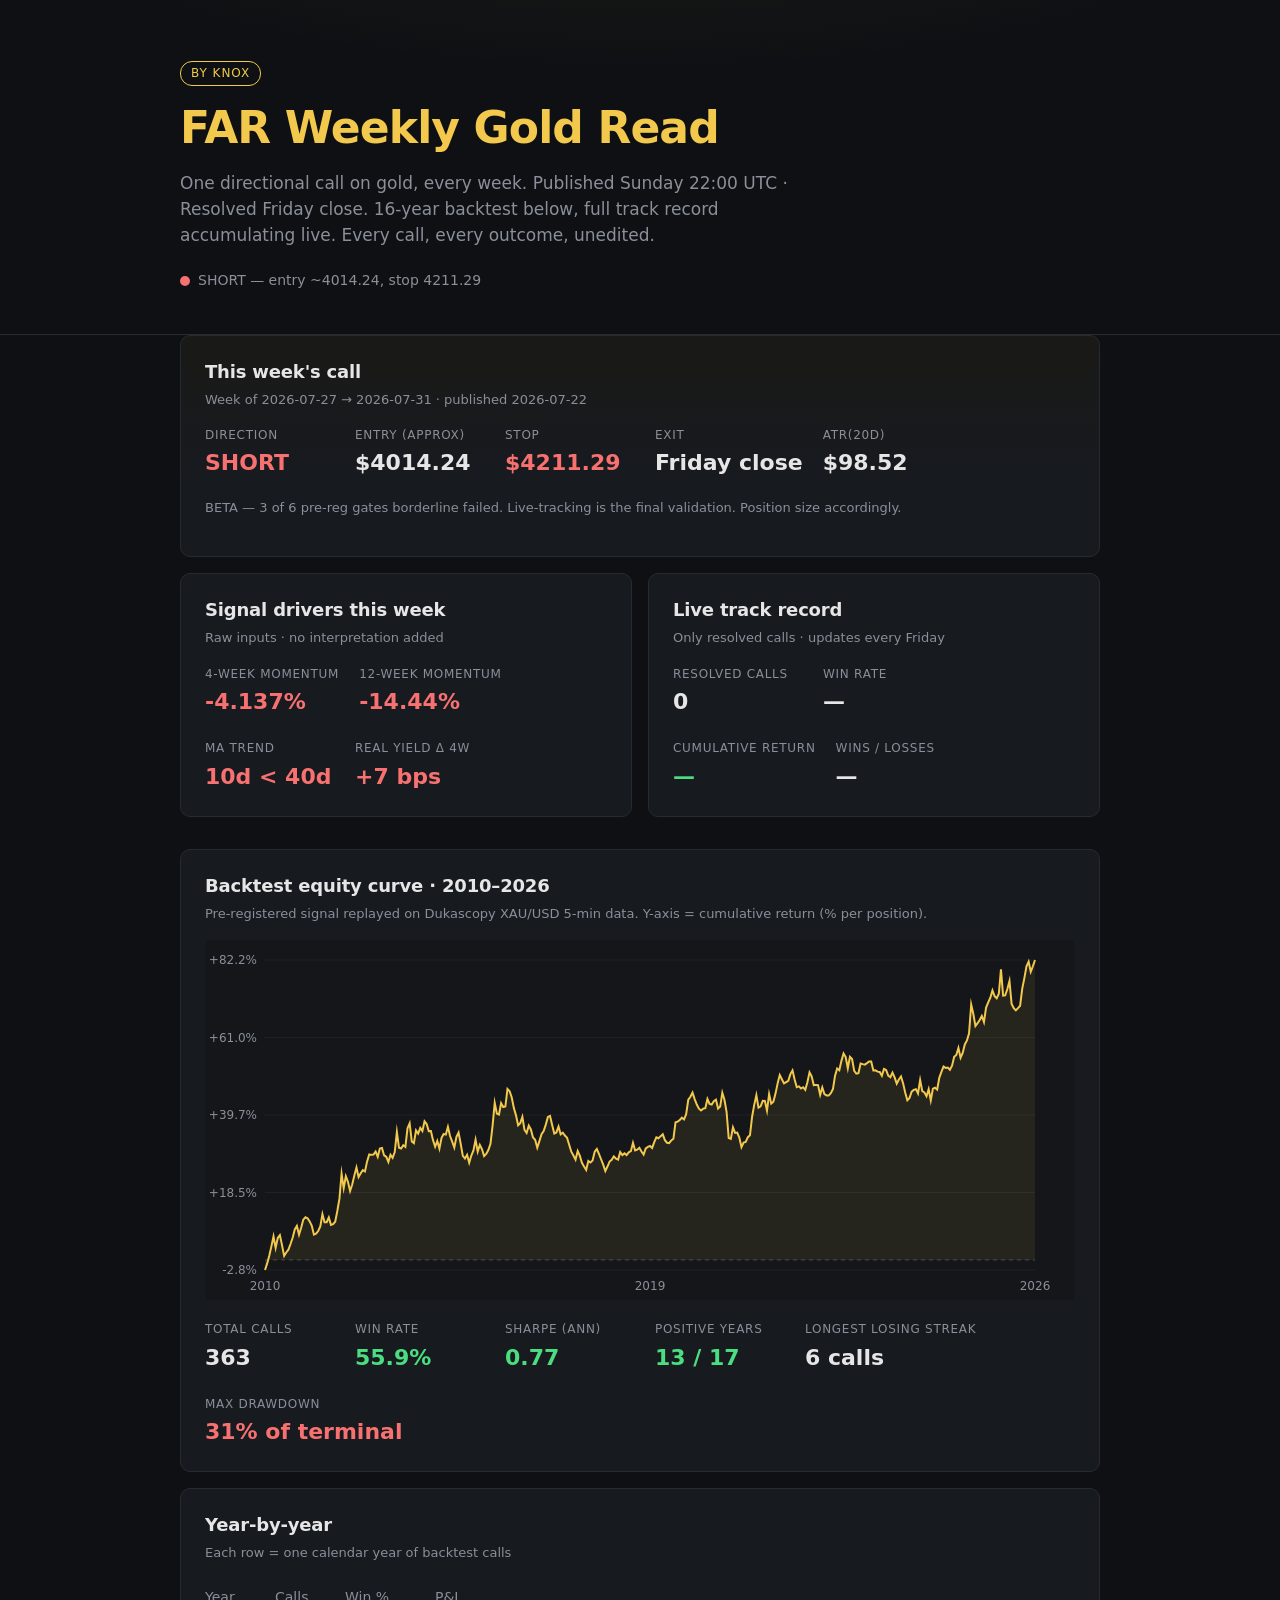
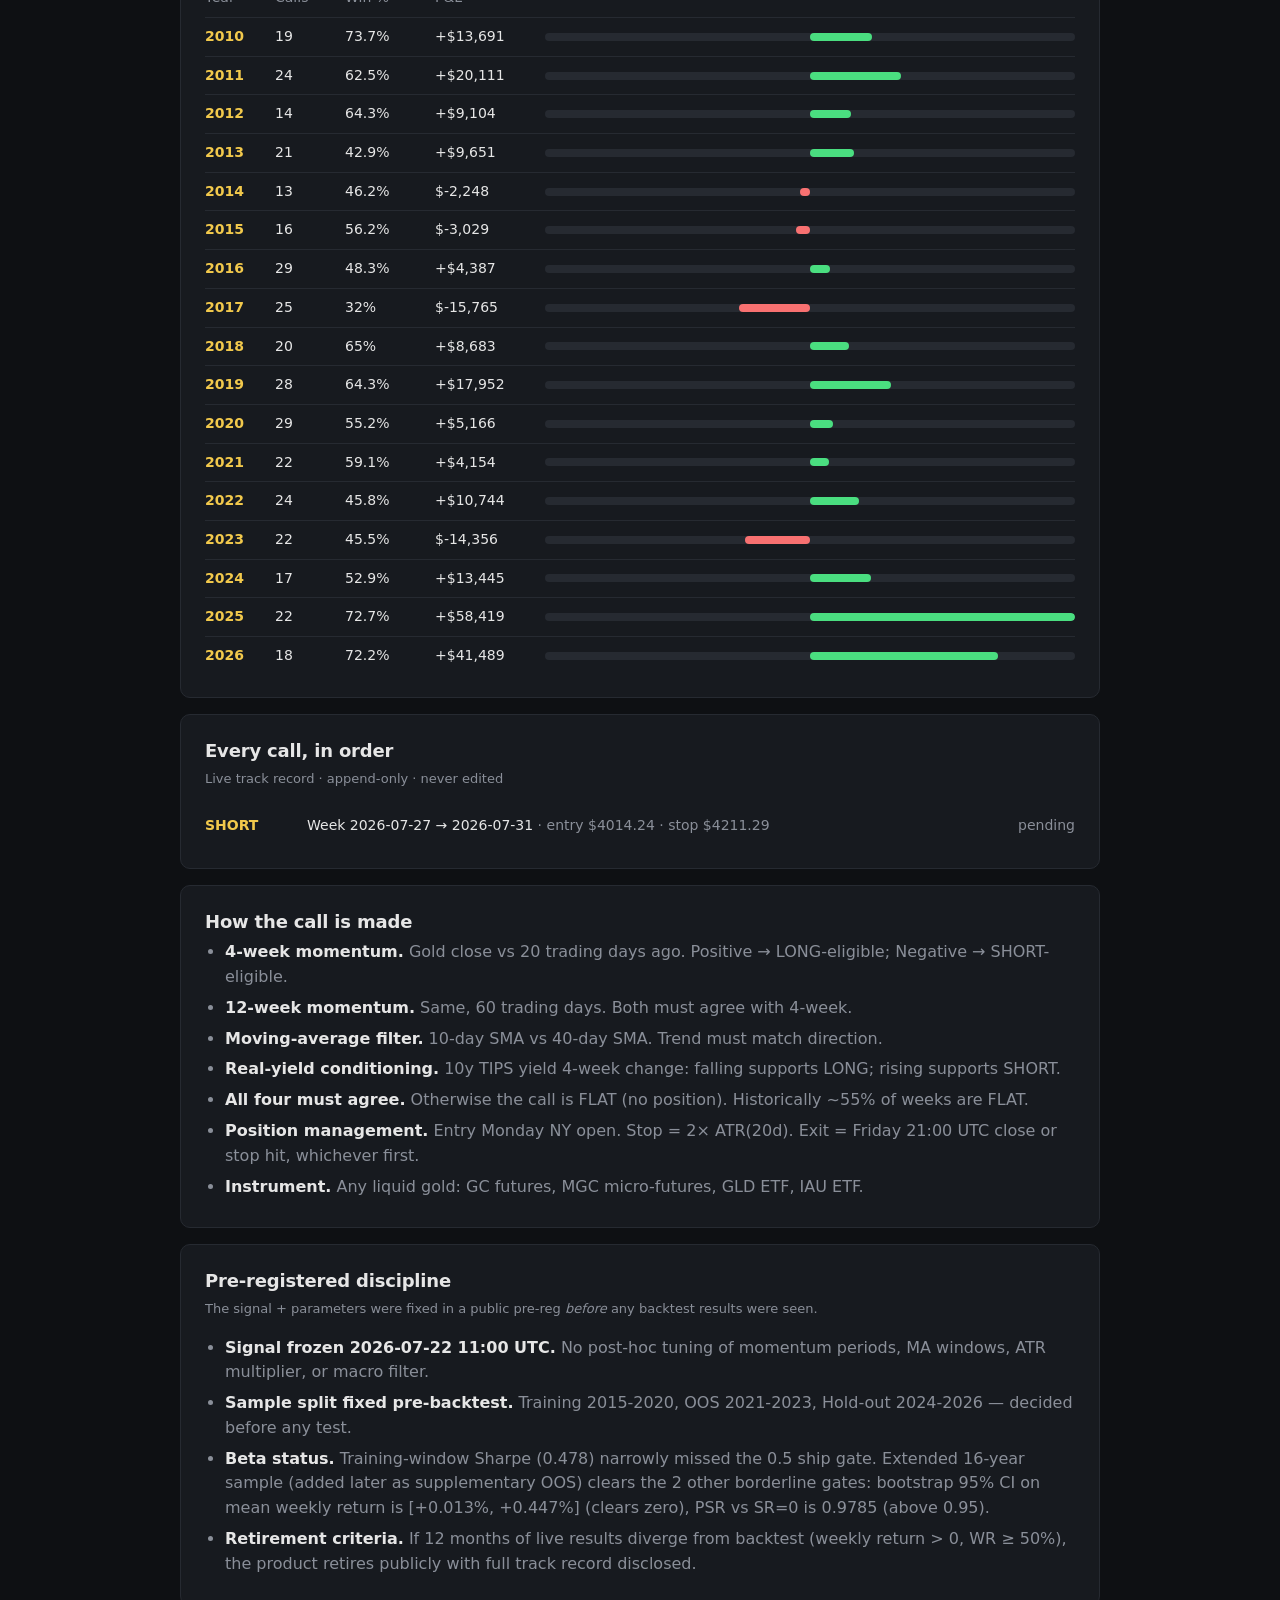
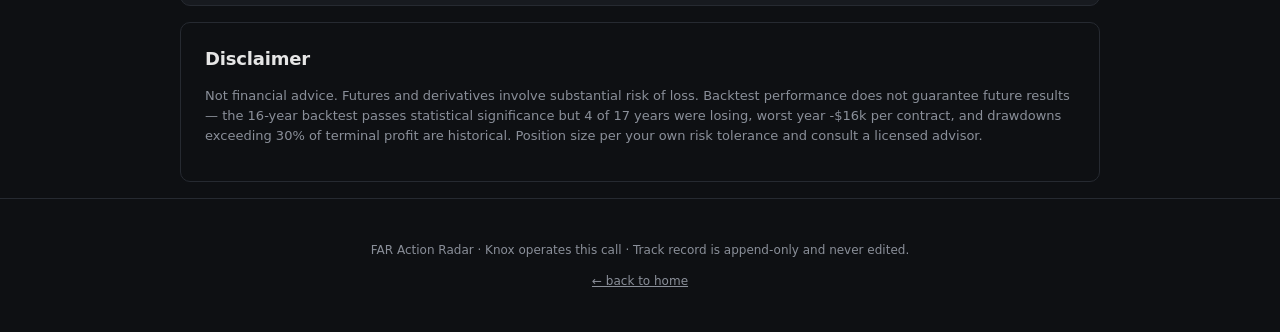
==== site/weekly.html @ 2e0b53d2 "FAR Weekly site: equity curve chart + year-by-year breakdown Polished the Knox page with real visual" ====
<!doctype html>
<html lang="en">
<head>
  <meta charset="utf-8" />
  <meta name="viewport" content="width=device-width, initial-scale=1" />
  <title>FAR Weekly Gold Read — by Knox</title>
  <meta name="description" content="One directional gold call per week. Long, short, or flat. Published Sunday evening, resolved Friday close. Public track record, no cherry-picking." />
  <link rel="stylesheet" href="./style.css" />
</head>
<body>
  <header class="hero">
    <div class="wrap">
      <div class="brand-line">
        <span class="brand-tag">by Knox</span>
      </div>
      <h1>FAR Weekly Gold Read</h1>
      <p class="tagline">One directional call on gold, every week. Published Sunday 22:00 UTC · Resolved Friday close.
        16-year backtest below, full track record accumulating live. Every call, every outcome, unedited.</p>
      <div class="status">
        <span id="signal-dot" class="dot dot-unknown"></span>
        <span id="signal-status">loading current call…</span>
      </div>
    </div>
  </header>

  <main class="wrap">

    <!-- Current call -->
    <section class="card call-card">
      <h2>This week's call</h2>
      <p class="hint" id="call-week-hint">loading…</p>
      <div id="current-call">
        <span class="muted">loading current signal…</span>
      </div>
    </section>

    <!-- Signal drivers + Live track record -->
    <section class="grid">
      <article class="card">
        <h2>Signal drivers this week</h2>
        <p class="hint">Raw inputs · no interpretation added</p>
        <div id="signal-drivers" class="metrics"><span class="muted">loading…</span></div>
      </article>

      <article class="card">
        <h2>Live track record</h2>
        <p class="hint">Only resolved calls · updates every Friday</p>
        <div id="track-summary" class="metrics"><span class="muted">loading…</span></div>
      </article>
    </section>

    <!-- Equity curve chart -->
    <section class="card">
      <h2>Backtest equity curve · 2010–2026</h2>
      <p class="hint">Pre-registered signal replayed on Dukascopy XAU/USD 5-min data. Y-axis = cumulative return (% per position).</p>
      <div class="chart-wrap">
        <canvas id="equity-chart" width="900" height="360"></canvas>
      </div>
      <div class="metrics" style="margin-top: 20px;">
        <div class="metric">
          <div class="metric-label">Total calls</div>
          <div class="metric-value">363</div>
        </div>
        <div class="metric">
          <div class="metric-label">Win rate</div>
          <div class="metric-value up">55.9%</div>
        </div>
        <div class="metric">
          <div class="metric-label">Sharpe (ann)</div>
          <div class="metric-value up">0.77</div>
        </div>
        <div class="metric">
          <div class="metric-label">Positive years</div>
          <div class="metric-value up">13 / 17</div>
        </div>
        <div class="metric">
          <div class="metric-label">Longest losing streak</div>
          <div class="metric-value">6 calls</div>
        </div>
        <div class="metric">
          <div class="metric-label">Max drawdown</div>
          <div class="metric-value down">31% of terminal</div>
        </div>
      </div>
    </section>

    <!-- Year-by-year table -->
    <section class="card">
      <h2>Year-by-year</h2>
      <p class="hint">Each row = one calendar year of backtest calls</p>
      <div id="year-table"><span class="muted">loading…</span></div>
    </section>

    <!-- Call history -->
    <section class="card">
      <h2>Every call, in order</h2>
      <p class="hint">Live track record · append-only · never edited</p>
      <div id="call-history"><span class="muted">loading…</span></div>
    </section>

    <!-- Methodology -->
    <section class="card">
      <h2>How the call is made</h2>
      <ul class="how">
        <li><strong>4-week momentum.</strong> Gold close vs 20 trading days ago. Positive → LONG-eligible; Negative → SHORT-eligible.</li>
        <li><strong>12-week momentum.</strong> Same, 60 trading days. Both must agree with 4-week.</li>
        <li><strong>Moving-average filter.</strong> 10-day SMA vs 40-day SMA. Trend must match direction.</li>
        <li><strong>Real-yield conditioning.</strong> 10y TIPS yield 4-week change: falling supports LONG; rising supports SHORT.</li>
        <li><strong>All four must agree.</strong> Otherwise the call is FLAT (no position). Historically ~55% of weeks are FLAT.</li>
        <li><strong>Position management.</strong> Entry Monday NY open. Stop = 2× ATR(20d). Exit = Friday 21:00 UTC close or stop hit, whichever first.</li>
        <li><strong>Instrument.</strong> Any liquid gold: GC futures, MGC micro-futures, GLD ETF, IAU ETF.</li>
      </ul>
    </section>

    <!-- Pre-reg disclosure -->
    <section class="card">
      <h2>Pre-registered discipline</h2>
      <p class="hint">The signal + parameters were fixed in a public pre-reg <em>before</em> any backtest results were seen.</p>
      <ul class="how">
        <li><strong>Signal frozen 2026-07-22 11:00 UTC.</strong> No post-hoc tuning of momentum periods, MA windows, ATR multiplier, or macro filter.</li>
        <li><strong>Sample split fixed pre-backtest.</strong> Training 2015-2020, OOS 2021-2023, Hold-out 2024-2026 — decided before any test.</li>
        <li><strong>Beta status.</strong> Training-window Sharpe (0.478) narrowly missed the 0.5 ship gate. Extended 16-year sample (added later as supplementary OOS) clears the 2 other borderline gates: bootstrap 95% CI on mean weekly return is [+0.013%, +0.447%] (clears zero), PSR vs SR=0 is 0.9785 (above 0.95).</li>
        <li><strong>Retirement criteria.</strong> If 12 months of live results diverge from backtest (weekly return &gt; 0, WR ≥ 50%), the product retires publicly with full track record disclosed.</li>
      </ul>
    </section>

    <!-- Disclaimer -->
    <section class="card muted-card">
      <h2>Disclaimer</h2>
      <p class="muted">Not financial advice. Futures and derivatives involve substantial risk of loss.
        Backtest performance does not guarantee future results — the 16-year backtest passes statistical significance
        but 4 of 17 years were losing, worst year -$16k per contract, and drawdowns exceeding 30% of terminal profit
        are historical. Position size per your own risk tolerance and consult a licensed advisor.</p>
    </section>
  </main>

  <footer>
    <p class="muted">FAR Action Radar · Knox operates this call · Track record is append-only and never edited.</p>
    <p class="muted"><a href="./index.html" style="color:var(--muted);">← back to home</a></p>
  </footer>

  <script src="./weekly.js"></script>
</body>
</html>
---- site/style.css ----
:root {
  --bg: #0e1013;
  --bg-card: #171a1f;
  --border: #262a31;
  --fg: #e6e6e6;
  --muted: #8a8f99;
  --accent: #f2c94c;
  --up: #4ade80;
  --down: #f87171;
  --unknown: #6b7280;
  --radius: 10px;
  --wrap: 960px;
  font-family: -apple-system, BlinkMacSystemFont, "Segoe UI", system-ui, sans-serif;
}

* { box-sizing: border-box; }
body { margin: 0; background: var(--bg); color: var(--fg); line-height: 1.55; }
.wrap { max-width: var(--wrap); margin: 0 auto; padding: 0 20px; }

.hero {
  padding: 60px 0 40px;
  border-bottom: 1px solid var(--border);
  background: radial-gradient(1200px 400px at 50% -50%, rgba(242,201,76,0.08), transparent 60%);
}
.hero h1 {
  margin: 0 0 8px;
  font-size: 44px;
  letter-spacing: -0.02em;
  color: var(--accent);
}
.tagline { margin: 0 0 20px; color: var(--muted); font-size: 17px; max-width: 620px; }

.status { display: inline-flex; align-items: center; gap: 8px; font-size: 14px; color: var(--muted); }
.dot { display: inline-block; width: 10px; height: 10px; border-radius: 50%; background: var(--unknown); }
.dot-up { background: var(--up); box-shadow: 0 0 8px var(--up); }
.dot-down { background: var(--down); }
.dot-unknown { background: var(--unknown); }

main { padding: 40px 0 80px; }
.grid { display: grid; grid-template-columns: 1fr 1fr; gap: 16px; margin-bottom: 16px; }
@media (max-width: 680px) { .grid { grid-template-columns: 1fr; } }

.card {
  background: var(--bg-card);
  border: 1px solid var(--border);
  border-radius: var(--radius);
  padding: 22px 24px;
  margin-bottom: 16px;
}
.card h2 { margin: 0 0 4px; font-size: 18px; letter-spacing: -0.01em; }
.hint { margin: 0 0 16px; color: var(--muted); font-size: 13px; }

.metrics { display: flex; flex-wrap: wrap; gap: 20px; }
.metric { min-width: 130px; }
.metric-label { color: var(--muted); font-size: 12px; text-transform: uppercase; letter-spacing: 0.06em; }
.metric-value { font-size: 22px; font-weight: 600; margin-top: 2px; }
.metric-value.up { color: var(--up); }
.metric-value.down { color: var(--down); }

.muted { color: var(--muted); }
.muted-card { background: transparent; border-color: var(--border); }
.muted-card p { font-size: 13px; }

.how { padding-left: 20px; margin: 4px 0 0; }
.how li { margin-bottom: 6px; color: var(--muted); }
.how strong { color: var(--fg); }

.alert-row {
  display: grid;
  grid-template-columns: 90px 1fr auto;
  gap: 12px;
  padding: 10px 0;
  border-top: 1px solid var(--border);
  font-size: 14px;
}
.alert-row:first-child { border-top: none; }
.alert-session { font-weight: 600; color: var(--accent); }
.alert-ts { color: var(--muted); font-variant-numeric: tabular-nums; }

footer {
  padding: 30px 20px;
  border-top: 1px solid var(--border);
  text-align: center;
  font-size: 12px;
}

/* Knox / Weekly page additions */
.brand-line { margin-bottom: 8px; }
.brand-tag {
  display: inline-block;
  padding: 2px 10px;
  border: 1px solid var(--accent);
  border-radius: 12px;
  color: var(--accent);
  font-size: 12px;
  letter-spacing: 0.08em;
  text-transform: uppercase;
}
.call-card {
  background: linear-gradient(180deg, rgba(242,201,76,0.05) 0%, var(--bg-card) 60%);
}

.chart-wrap {
  width: 100%;
  overflow-x: auto;
}
canvas#equity-chart {
  width: 100%;
  max-width: 100%;
  height: auto;
  display: block;
  background: rgba(0,0,0,0.15);
  border-radius: 6px;
}

.year-row {
  display: grid;
  grid-template-columns: 60px 60px 80px 100px 1fr;
  gap: 10px;
  padding: 8px 0;
  border-top: 1px solid var(--border);
  font-size: 14px;
  align-items: center;
}
.year-row:first-child { border-top: none; }
.year-year { font-weight: 600; color: var(--accent); }
.year-bar {
  height: 8px;
  border-radius: 4px;
  background: var(--border);
  overflow: hidden;
  position: relative;
}
.year-bar-fill {
  position: absolute;
  top: 0; bottom: 0;
  border-radius: 4px;
}
.year-bar-fill.up { background: var(--up); }
.year-bar-fill.down { background: var(--down); }
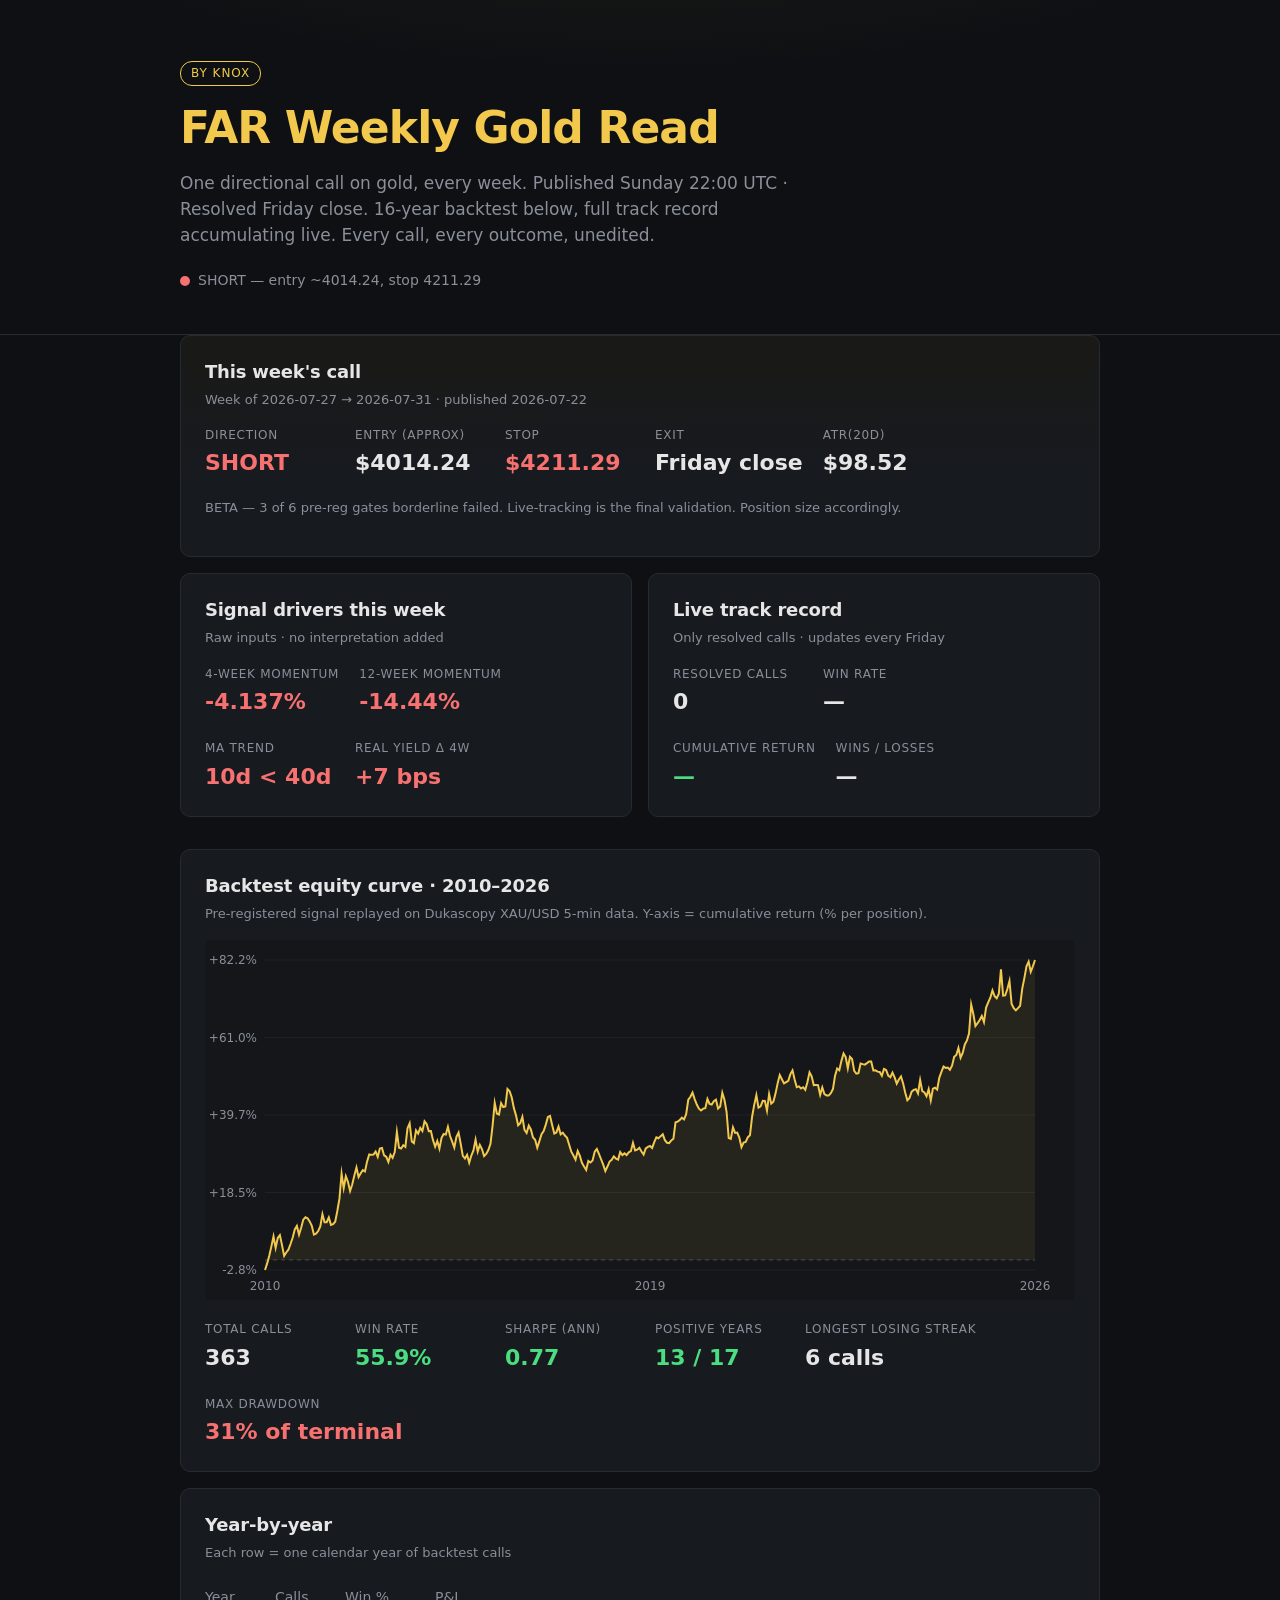
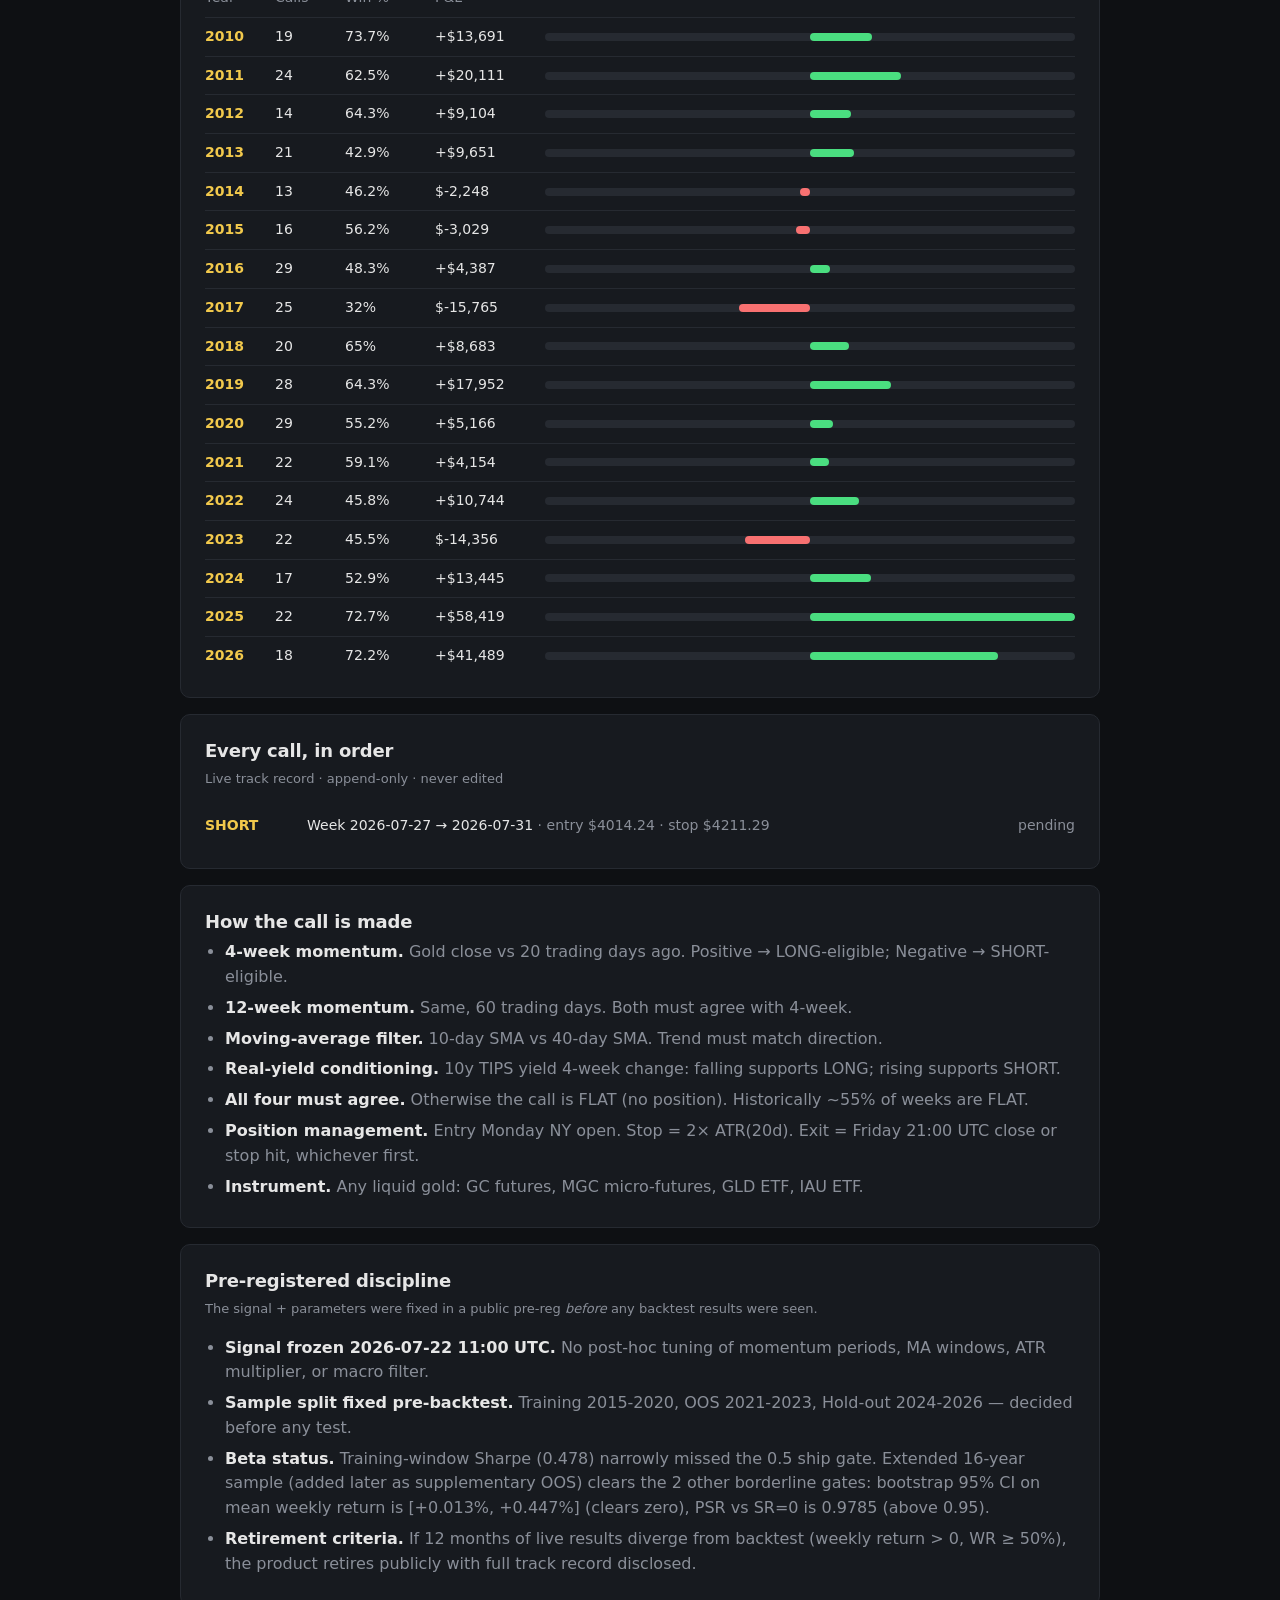
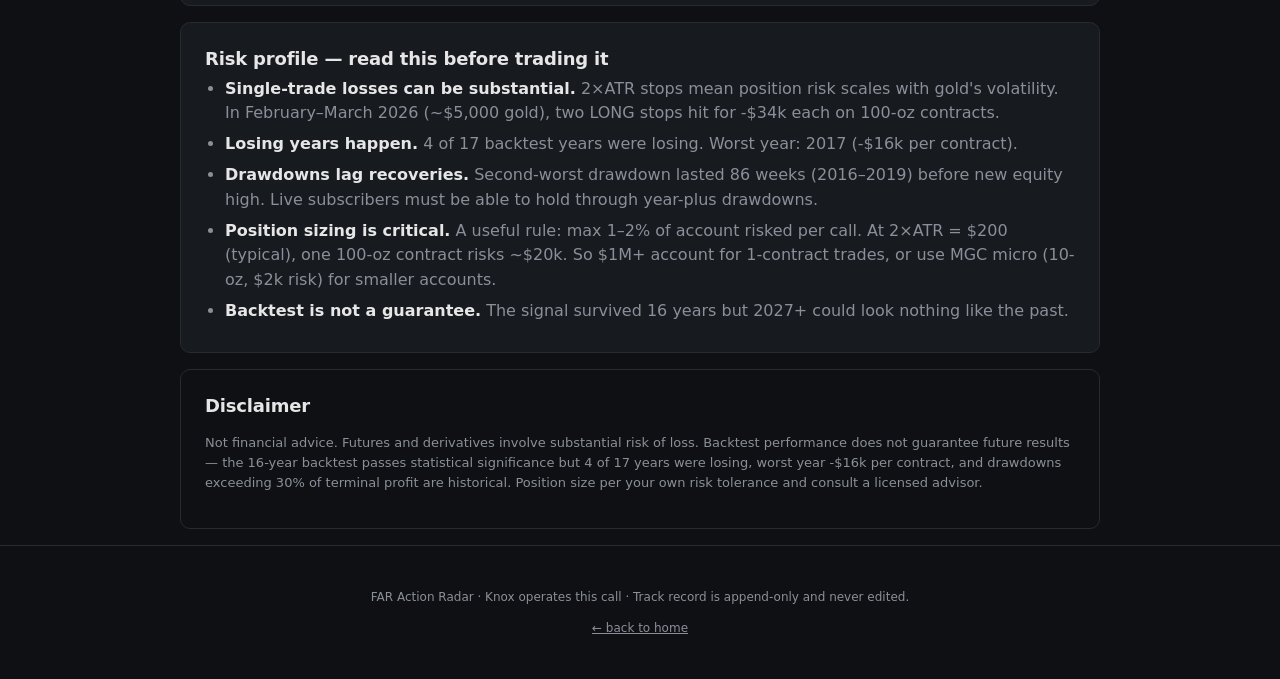
==== commit f1e3d82a: "Site cleanup + risk profile + formal Path Z retirement Landing page (index.html):   - Rewrote to fea" ====
--- a/site/weekly.html
+++ b/site/weekly.html
@@ -124,6 +124,18 @@
       </ul>
     </section>
 
+    <!-- Risk profile -->
+    <section class="card">
+      <h2>Risk profile — read this before trading it</h2>
+      <ul class="how">
+        <li><strong>Single-trade losses can be substantial.</strong> 2×ATR stops mean position risk scales with gold's volatility. In February–March 2026 (~$5,000 gold), two LONG stops hit for -$34k each on 100-oz contracts.</li>
+        <li><strong>Losing years happen.</strong> 4 of 17 backtest years were losing. Worst year: 2017 (-$16k per contract).</li>
+        <li><strong>Drawdowns lag recoveries.</strong> Second-worst drawdown lasted 86 weeks (2016–2019) before new equity high. Live subscribers must be able to hold through year-plus drawdowns.</li>
+        <li><strong>Position sizing is critical.</strong> A useful rule: max 1–2% of account risked per call. At 2×ATR = $200 (typical), one 100-oz contract risks ~$20k. So $1M+ account for 1-contract trades, or use MGC micro (10-oz, $2k risk) for smaller accounts.</li>
+        <li><strong>Backtest is not a guarantee.</strong> The signal survived 16 years but 2027+ could look nothing like the past.</li>
+      </ul>
+    </section>
+
     <!-- Disclaimer -->
     <section class="card muted-card">
       <h2>Disclaimer</h2>
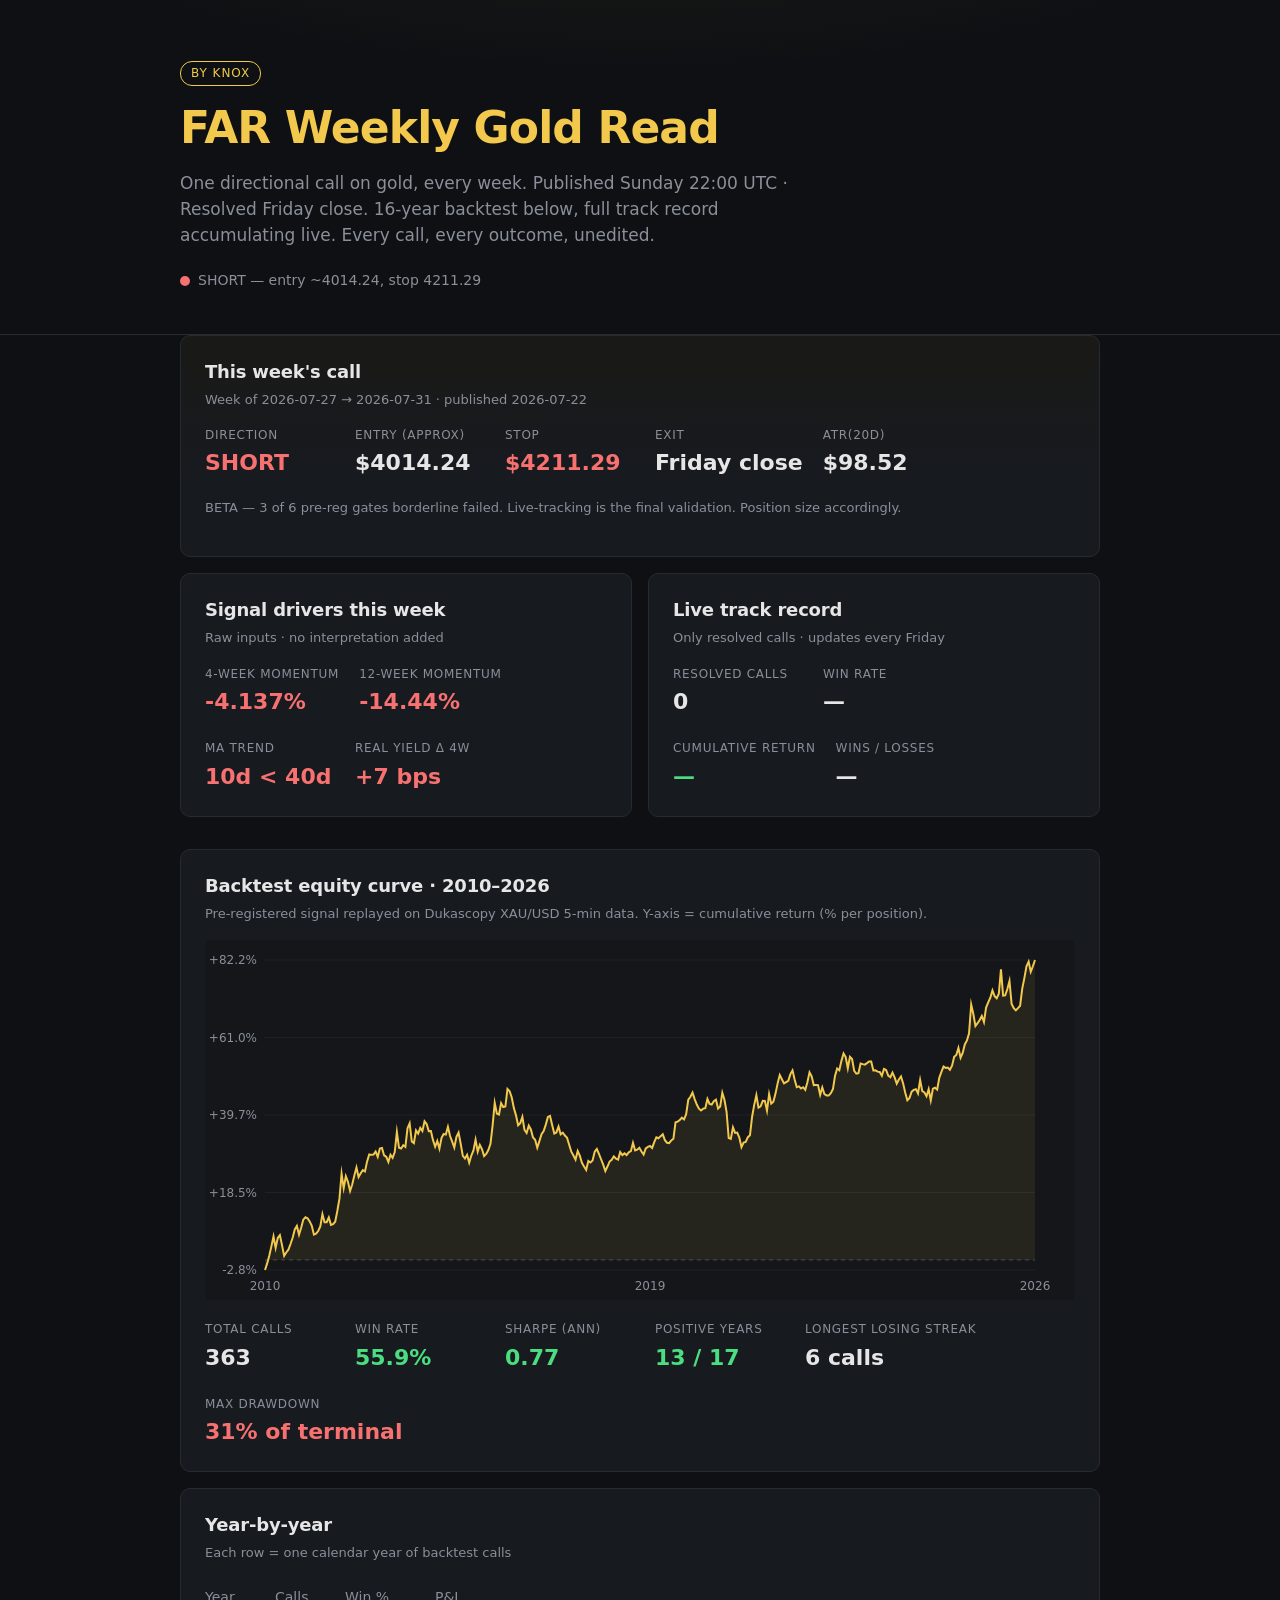
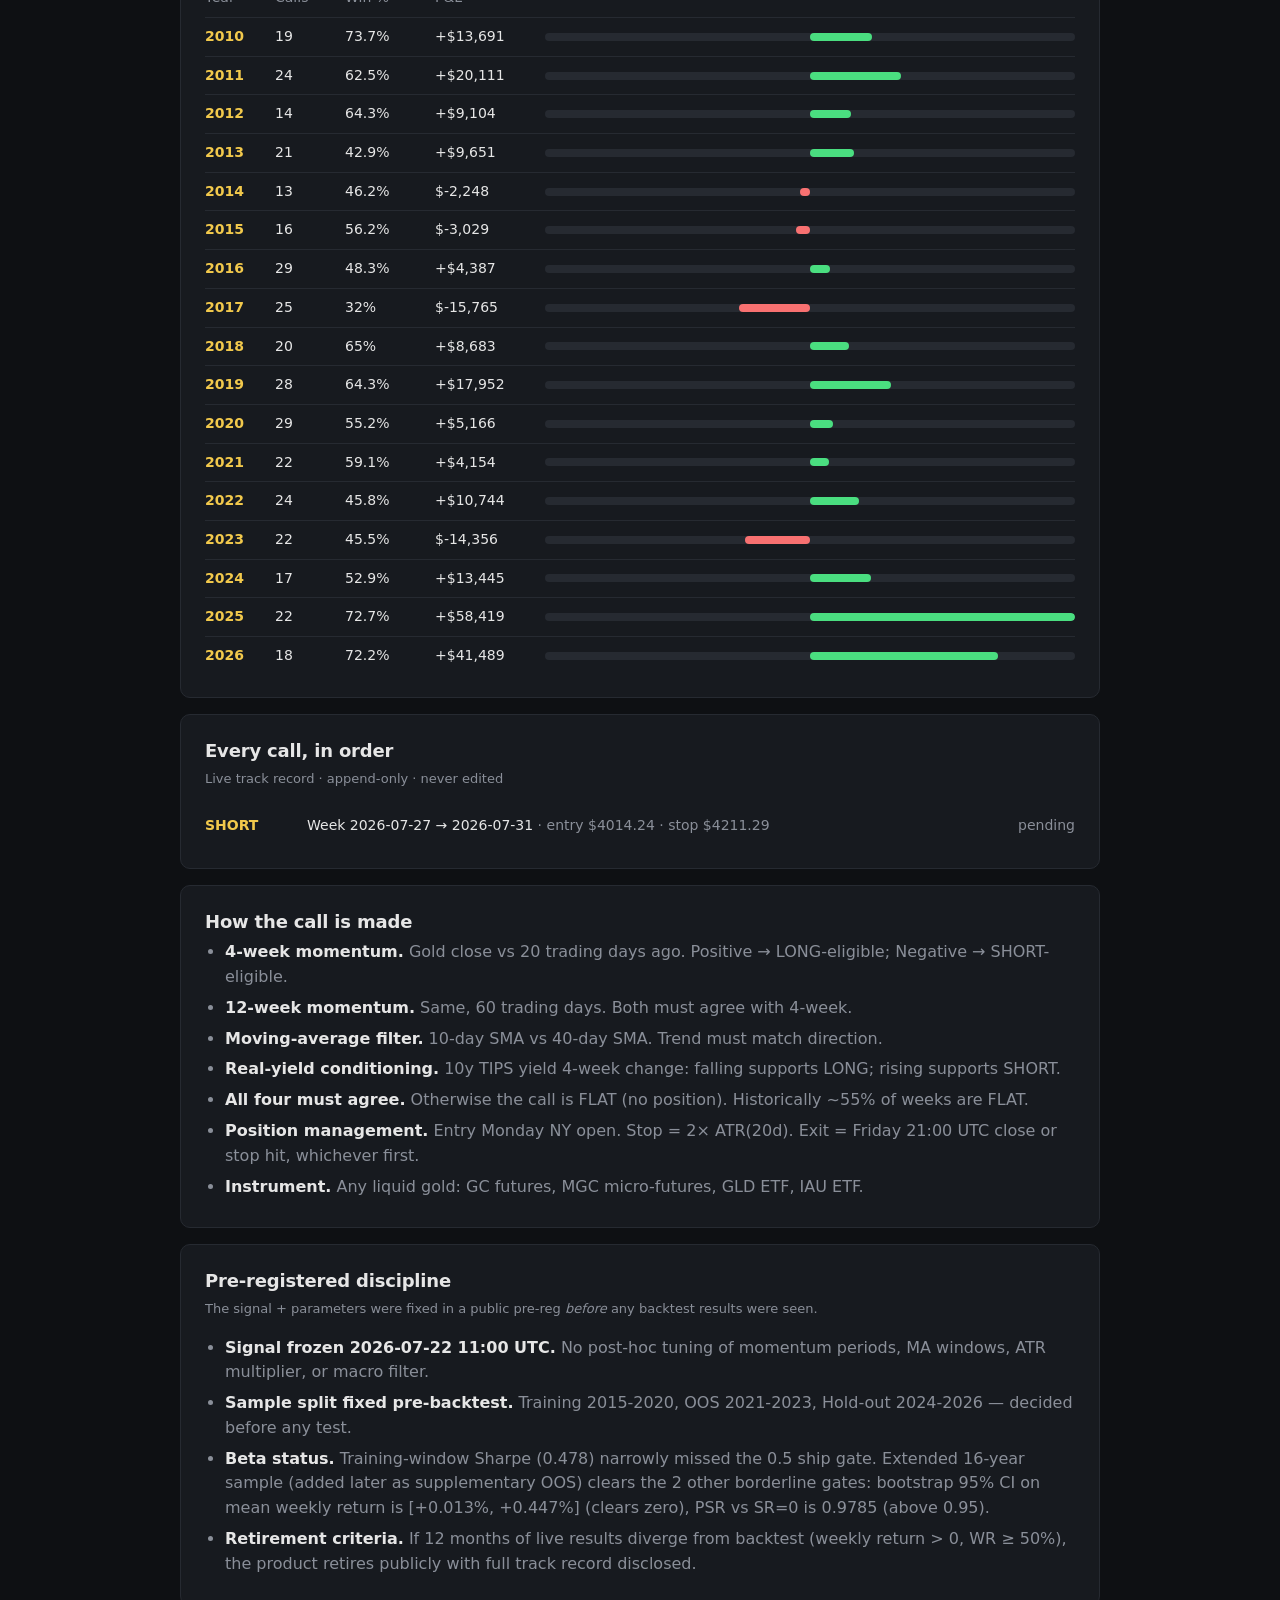
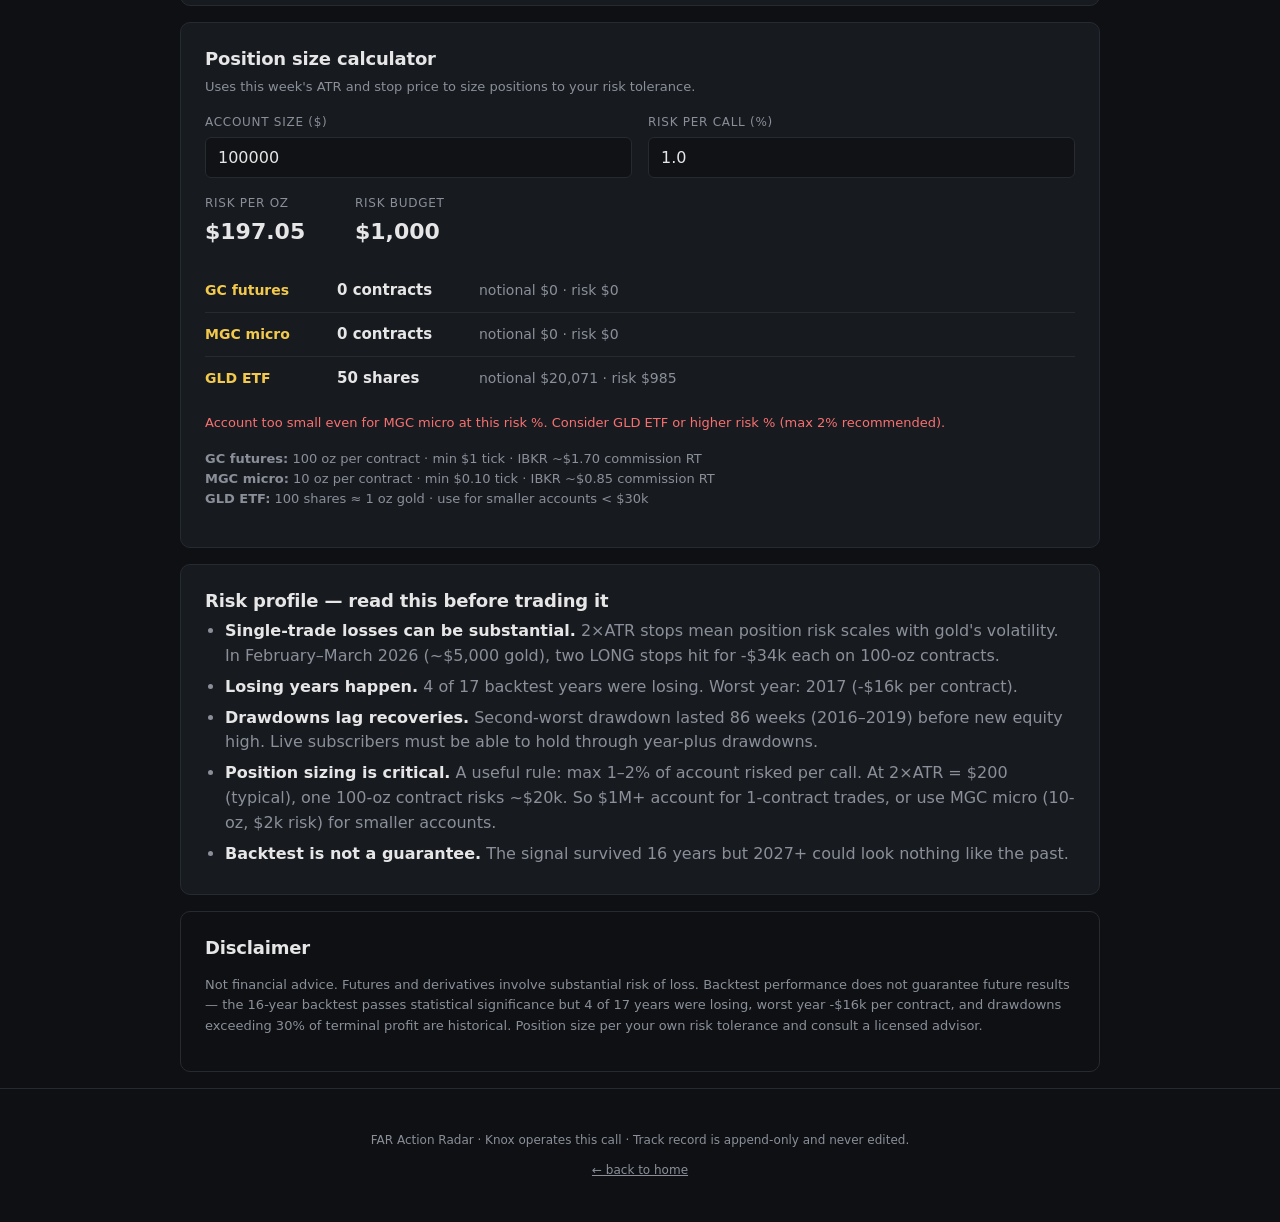
==== commit b074afce: "FAR Weekly page: position size calculator Added interactive position sizer that uses this week's act" ====
--- a/site/weekly.html
+++ b/site/weekly.html
@@ -124,6 +124,30 @@
       </ul>
     </section>
 
+    <!-- Position calculator -->
+    <section class="card">
+      <h2>Position size calculator</h2>
+      <p class="hint">Uses this week's ATR and stop price to size positions to your risk tolerance.</p>
+      <div class="pos-calc">
+        <div class="pos-input-row">
+          <label>Account size ($)
+            <input type="number" id="pos-account" value="100000" min="1000" step="1000" />
+          </label>
+          <label>Risk per call (%)
+            <input type="number" id="pos-risk-pct" value="1.0" min="0.1" max="10" step="0.1" />
+          </label>
+        </div>
+        <div class="pos-output" id="pos-output">
+          <span class="muted">loading current signal…</span>
+        </div>
+        <p class="hint" style="margin-top: 12px;">
+          <strong>GC futures:</strong> 100 oz per contract · min $1 tick · IBKR ~$1.70 commission RT<br>
+          <strong>MGC micro:</strong> 10 oz per contract · min $0.10 tick · IBKR ~$0.85 commission RT<br>
+          <strong>GLD ETF:</strong> 100 shares ≈ 1 oz gold · use for smaller accounts &lt; $30k
+        </p>
+      </div>
+    </section>
+
     <!-- Risk profile -->
     <section class="card">
       <h2>Risk profile — read this before trading it</h2>
--- a/site/style.css
+++ b/site/style.css
@@ -138,3 +138,43 @@
 }
 .year-bar-fill.up { background: var(--up); }
 .year-bar-fill.down { background: var(--down); }
+
+.pos-calc { margin-top: 4px; }
+.pos-input-row {
+  display: grid;
+  grid-template-columns: 1fr 1fr;
+  gap: 16px;
+  margin-bottom: 16px;
+}
+.pos-input-row label {
+  display: block;
+  color: var(--muted);
+  font-size: 12px;
+  text-transform: uppercase;
+  letter-spacing: 0.06em;
+}
+.pos-input-row input {
+  width: 100%;
+  margin-top: 6px;
+  padding: 10px 12px;
+  background: rgba(0,0,0,0.3);
+  color: var(--fg);
+  border: 1px solid var(--border);
+  border-radius: 6px;
+  font-size: 16px;
+  font-family: inherit;
+}
+.pos-input-row input:focus { outline: 2px solid var(--accent); outline-offset: 1px; }
+
+.pos-row {
+  display: grid;
+  grid-template-columns: 120px 130px 1fr;
+  gap: 12px;
+  padding: 10px 0;
+  border-top: 1px solid var(--border);
+  font-size: 14px;
+  align-items: center;
+}
+.pos-row:first-child { border-top: none; }
+.pos-inst { font-weight: 600; color: var(--accent); }
+.pos-count { font-weight: 600; font-size: 15px; }
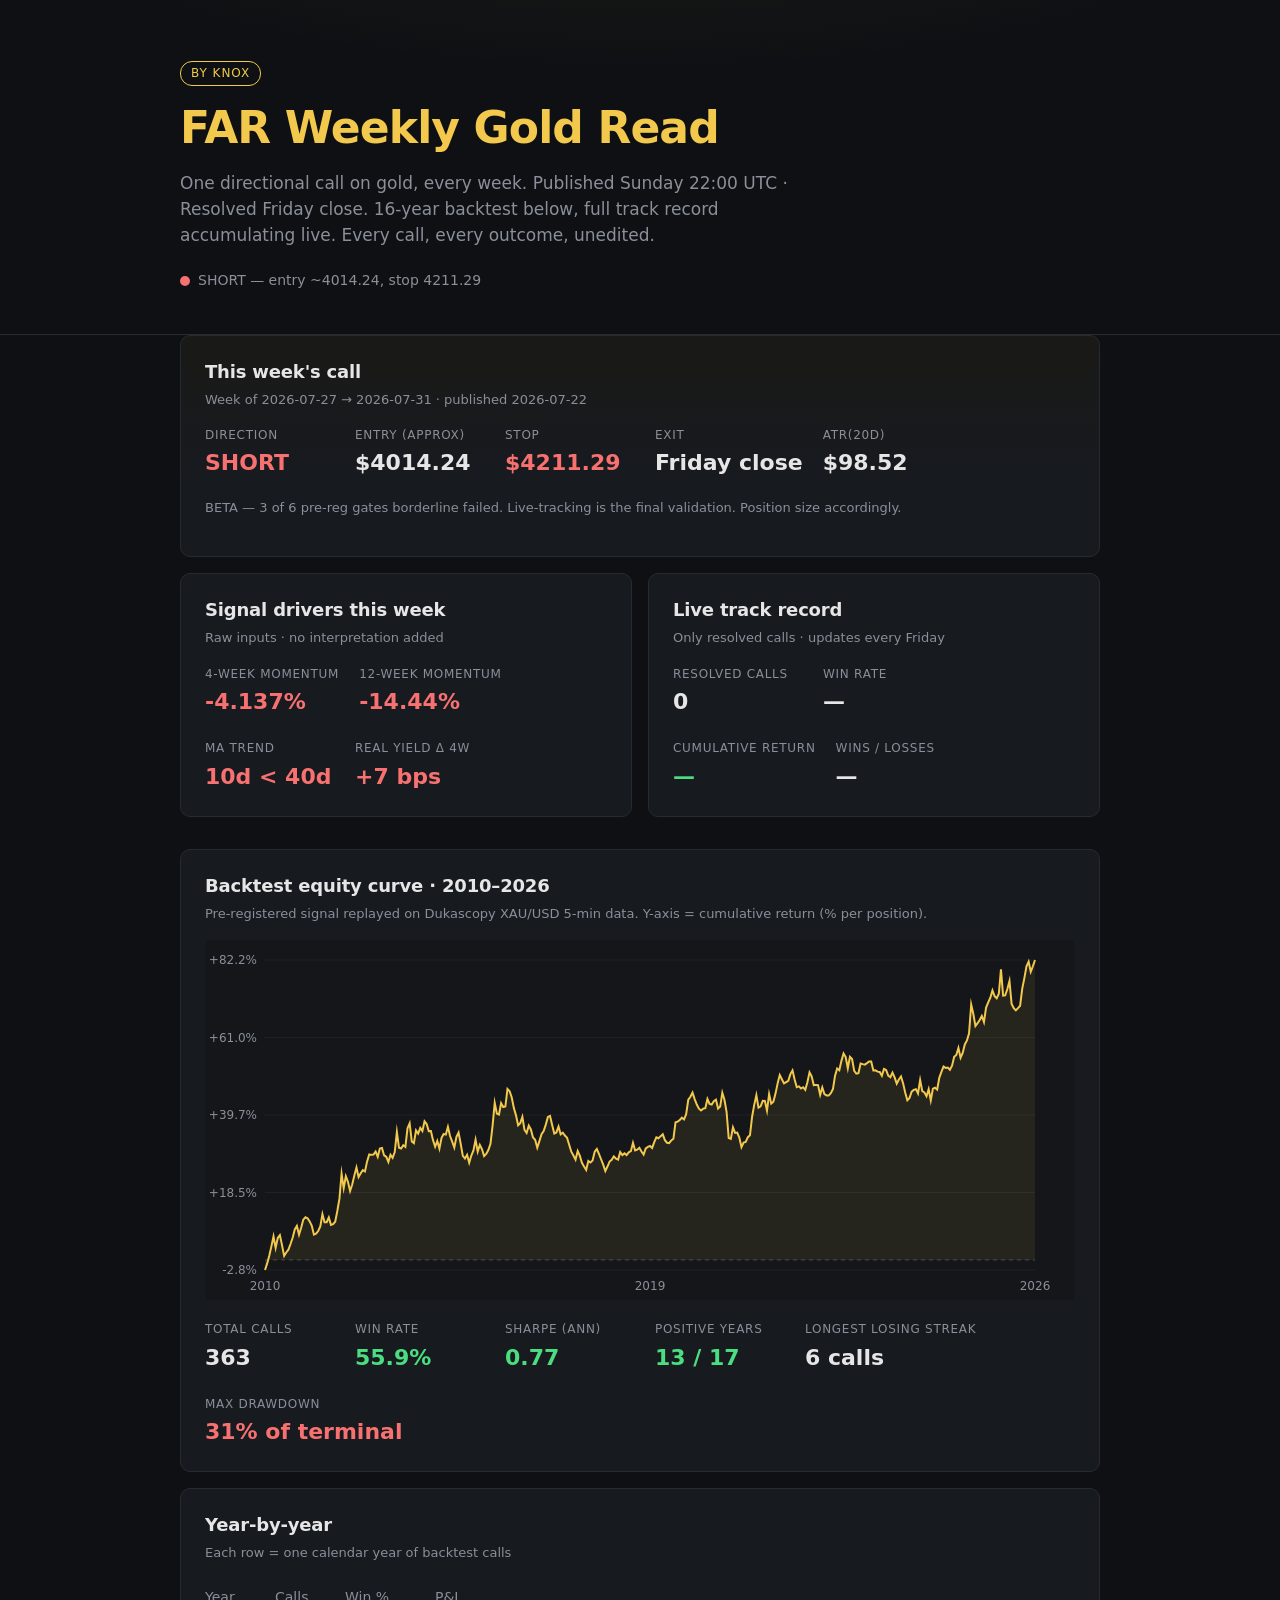
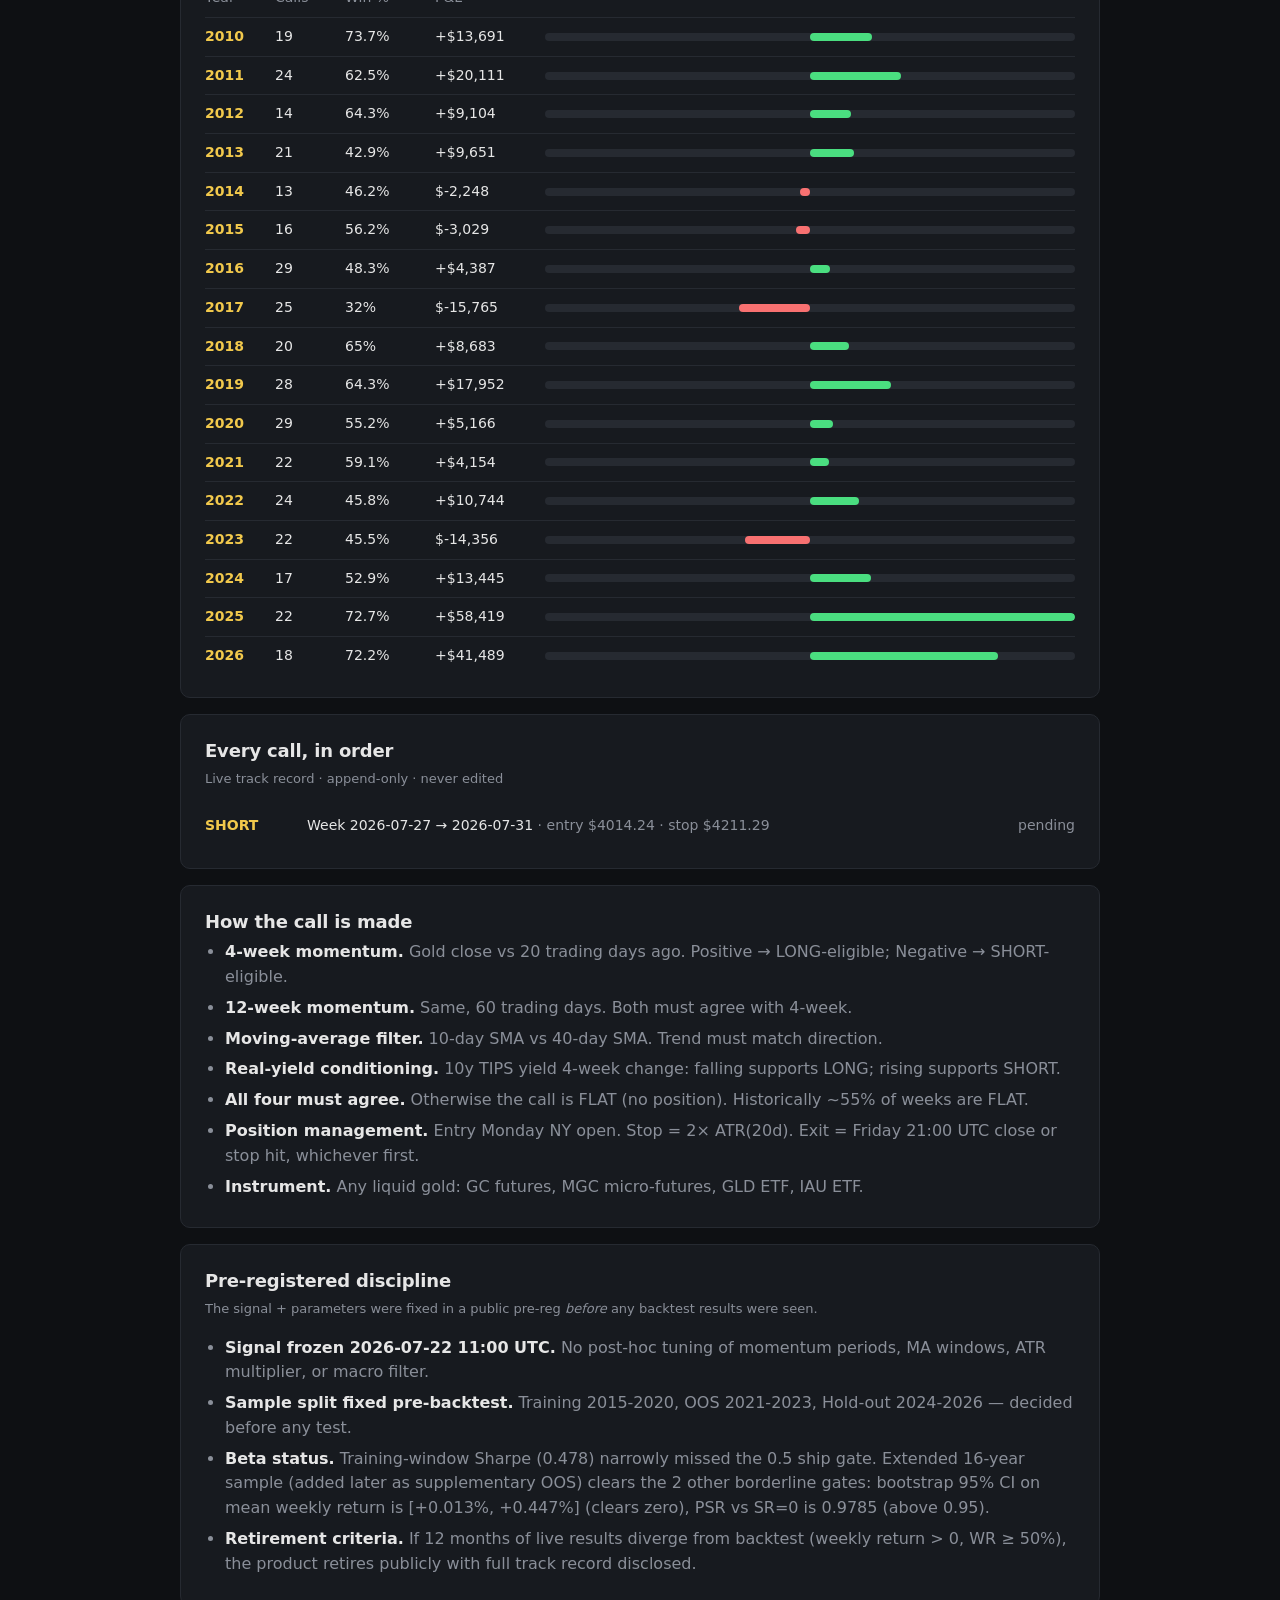
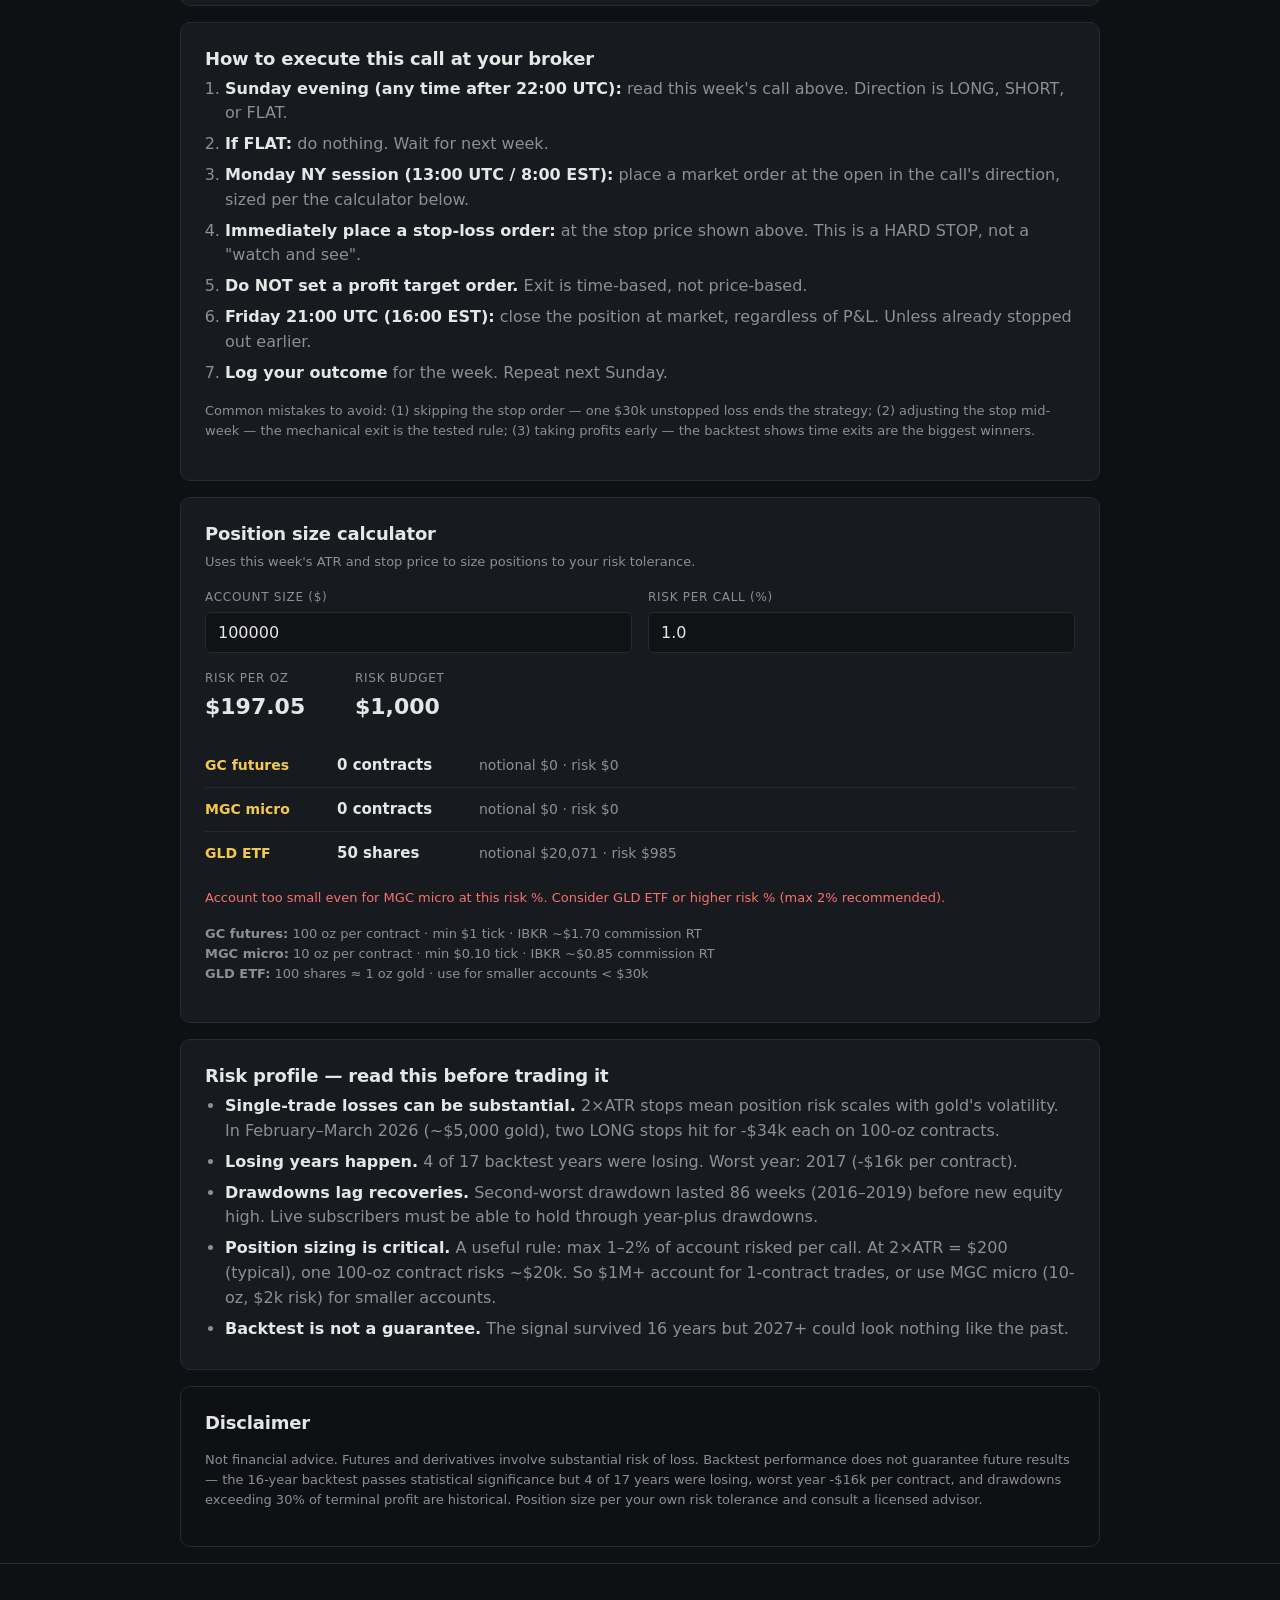
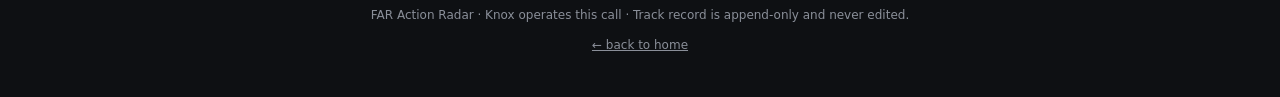
==== commit 5e4e36a4: "FAR Weekly page: execution guide Added step-by-step "how to execute this call at your broker" sectio" ====
--- a/site/weekly.html
+++ b/site/weekly.html
@@ -124,6 +124,23 @@
       </ul>
     </section>
 
+    <!-- How to execute -->
+    <section class="card">
+      <h2>How to execute this call at your broker</h2>
+      <ol class="how">
+        <li><strong>Sunday evening (any time after 22:00 UTC):</strong> read this week's call above. Direction is LONG, SHORT, or FLAT.</li>
+        <li><strong>If FLAT:</strong> do nothing. Wait for next week.</li>
+        <li><strong>Monday NY session (13:00 UTC / 8:00 EST):</strong> place a market order at the open in the call's direction, sized per the calculator below.</li>
+        <li><strong>Immediately place a stop-loss order:</strong> at the stop price shown above. This is a HARD STOP, not a "watch and see".</li>
+        <li><strong>Do NOT set a profit target order.</strong> Exit is time-based, not price-based.</li>
+        <li><strong>Friday 21:00 UTC (16:00 EST):</strong> close the position at market, regardless of P&L. Unless already stopped out earlier.</li>
+        <li><strong>Log your outcome</strong> for the week. Repeat next Sunday.</li>
+      </ol>
+      <p class="hint" style="margin-top: 16px;">
+        Common mistakes to avoid: (1) skipping the stop order — one $30k unstopped loss ends the strategy; (2) adjusting the stop mid-week — the mechanical exit is the tested rule; (3) taking profits early — the backtest shows time exits are the biggest winners.
+      </p>
+    </section>
+
     <!-- Position calculator -->
     <section class="card">
       <h2>Position size calculator</h2>
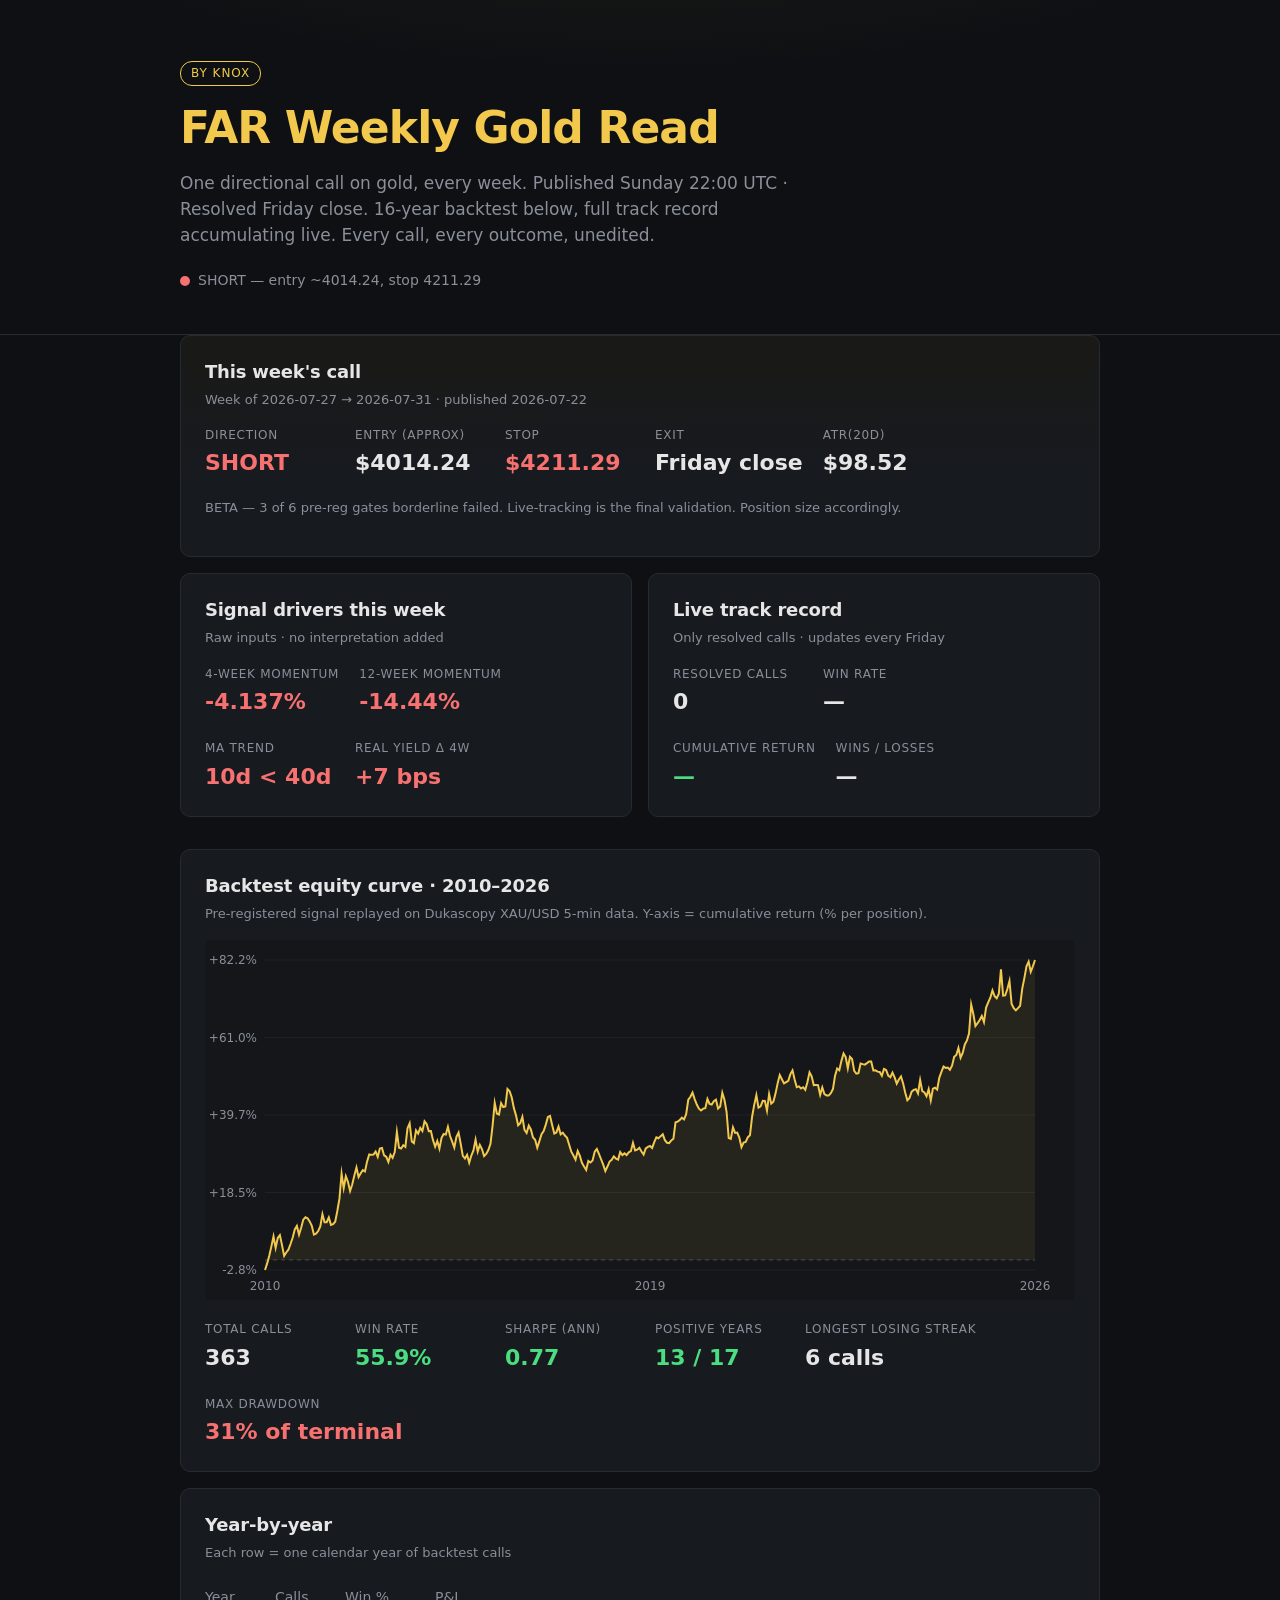
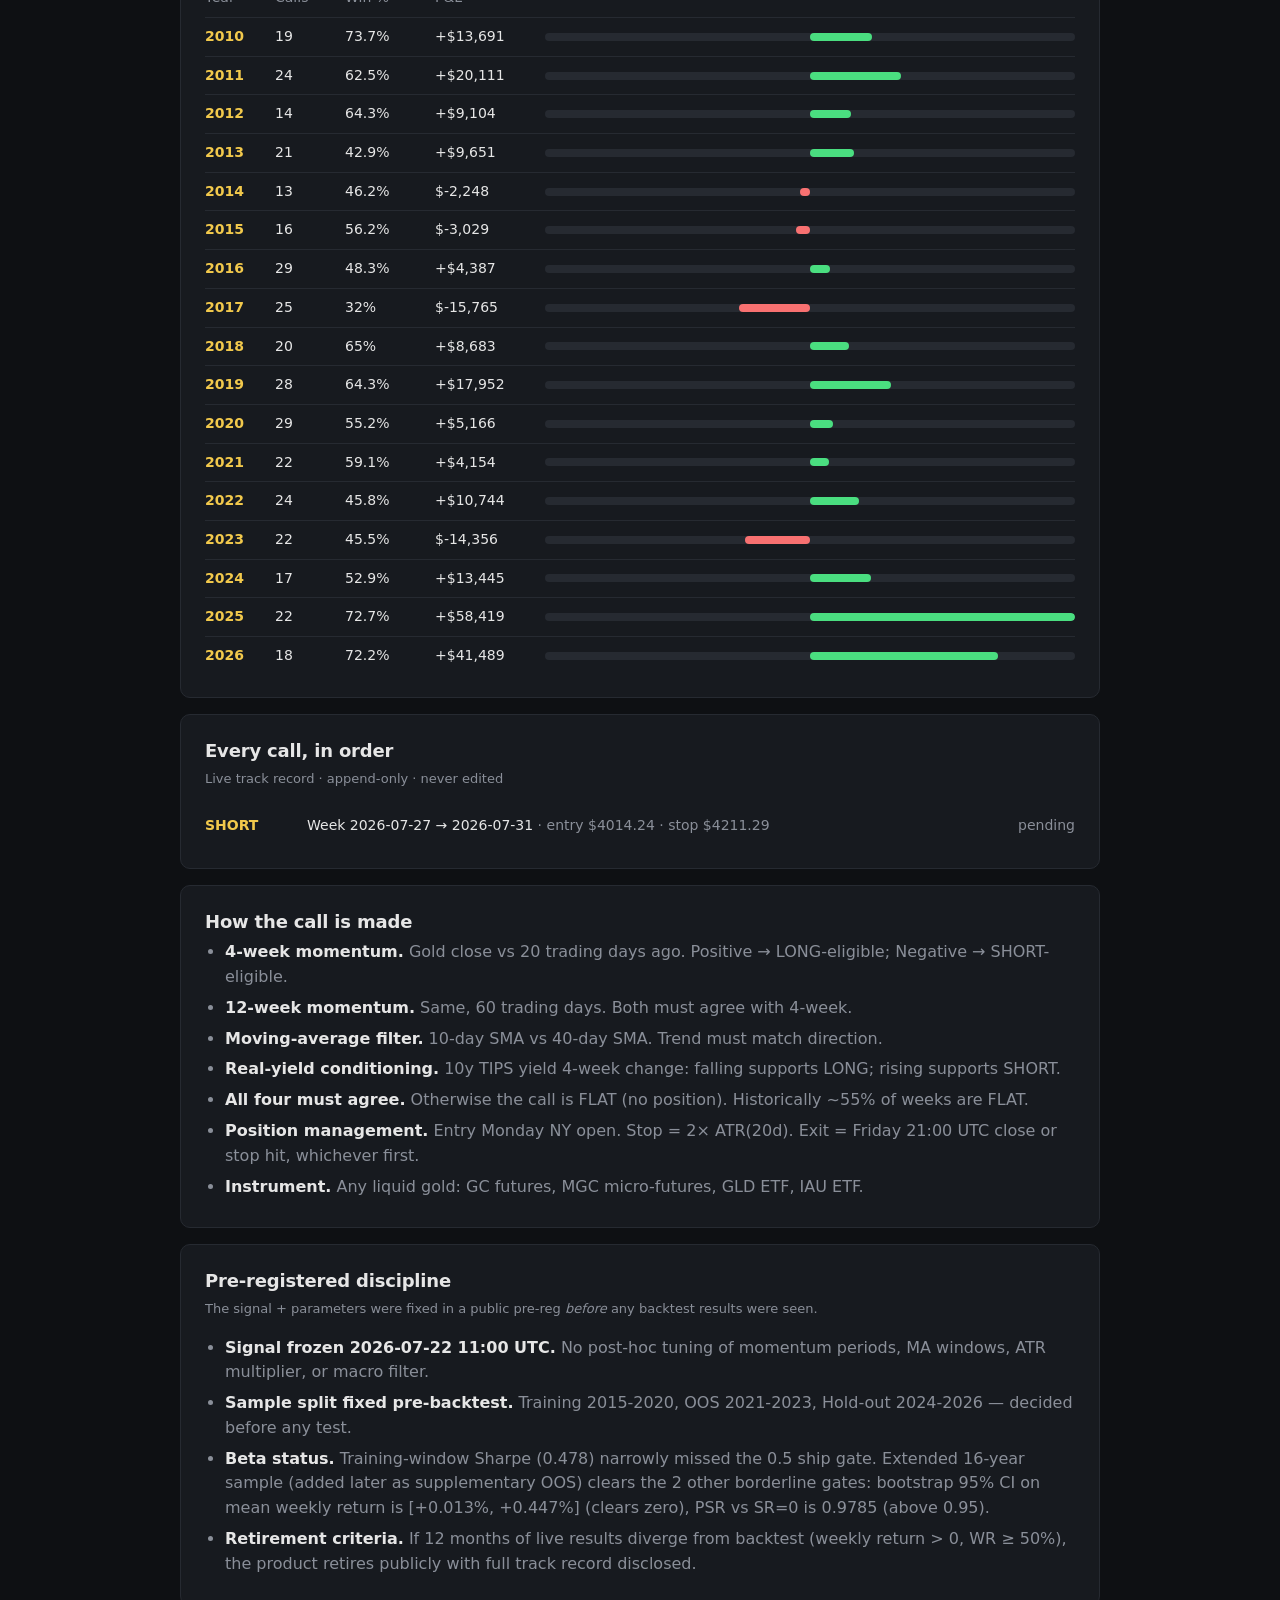
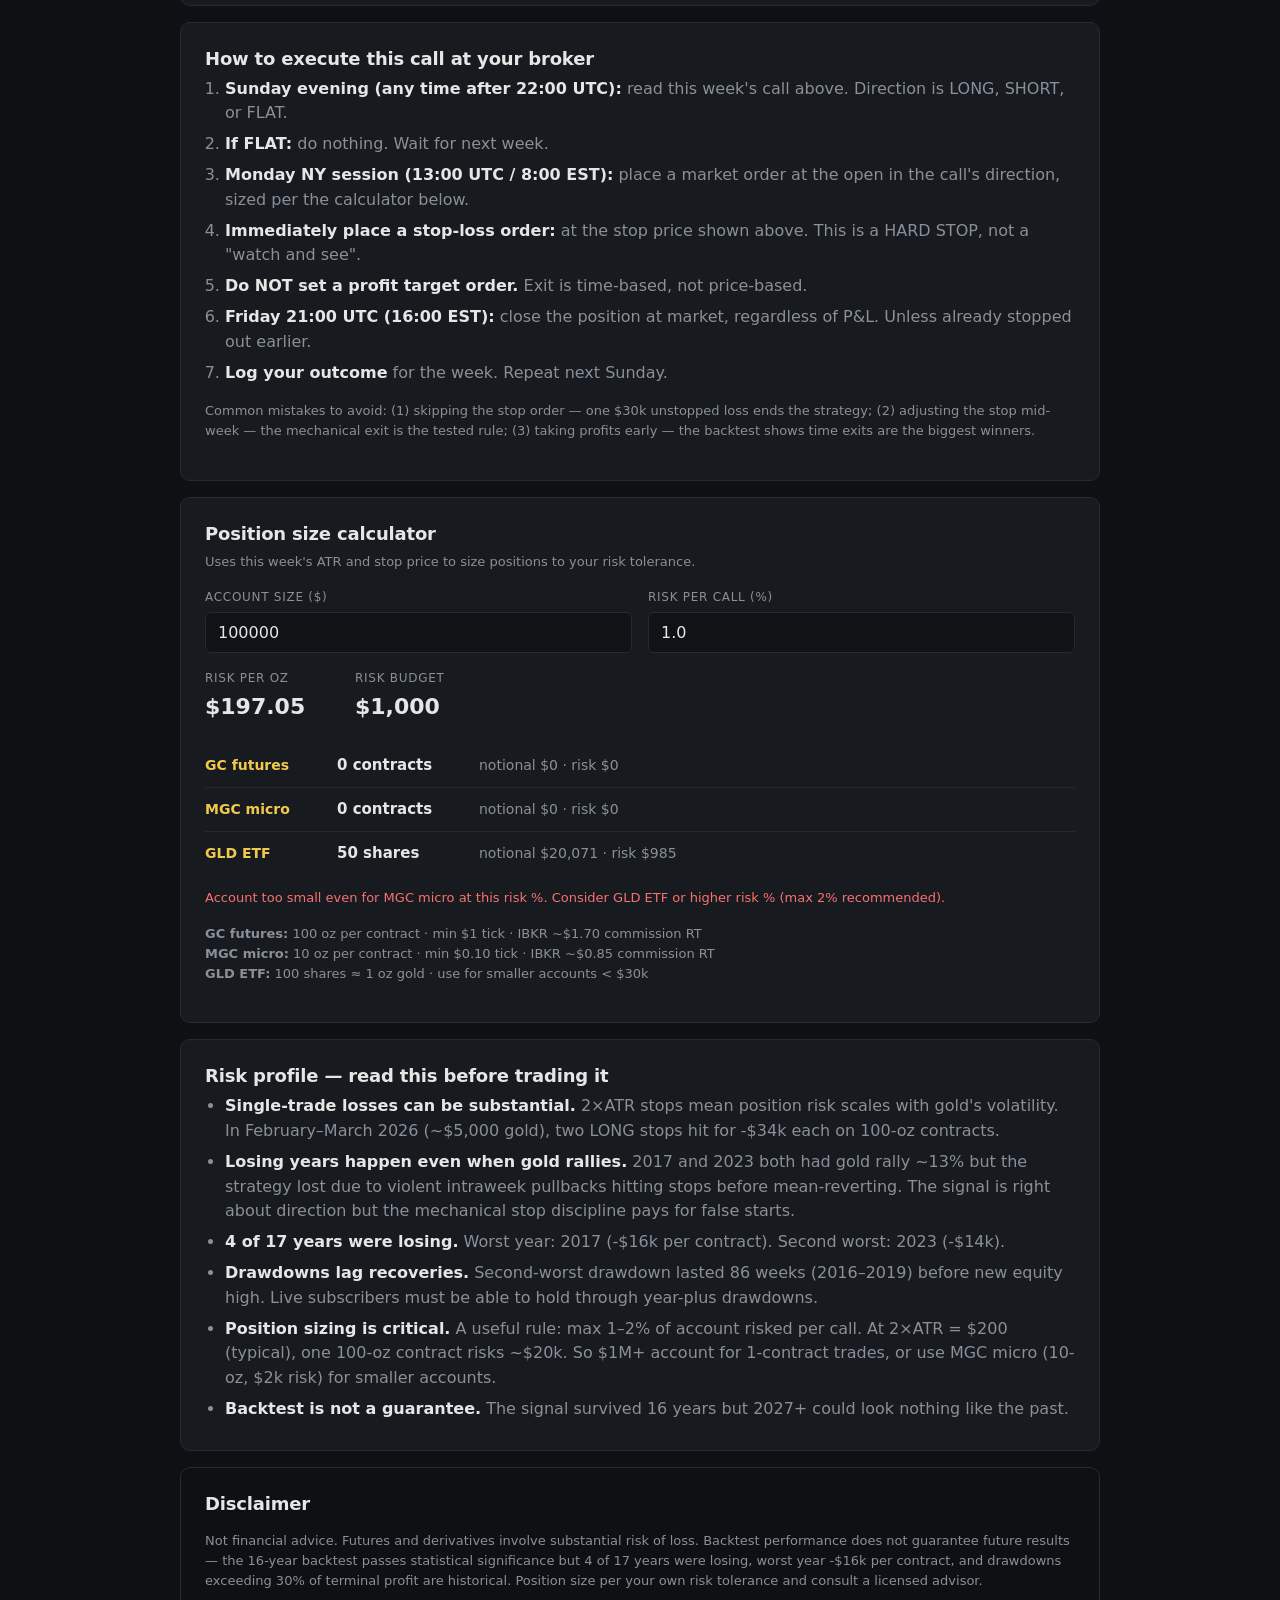
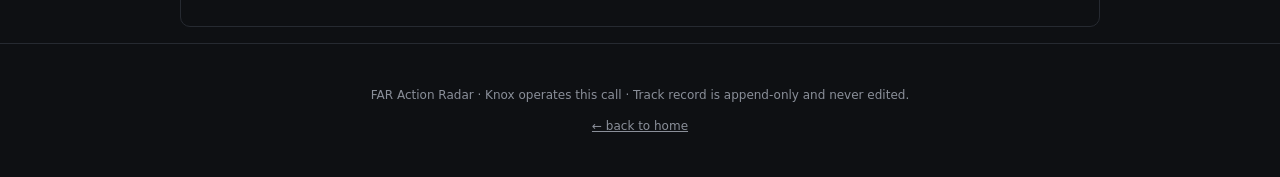
==== commit ef233f4c: "FAR Weekly: failure mode analysis + risk disclosure update Deep-dived 2017 and 2023 (the two worst b" ====
--- a/site/weekly.html
+++ b/site/weekly.html
@@ -170,7 +170,8 @@
       <h2>Risk profile — read this before trading it</h2>
       <ul class="how">
         <li><strong>Single-trade losses can be substantial.</strong> 2×ATR stops mean position risk scales with gold's volatility. In February–March 2026 (~$5,000 gold), two LONG stops hit for -$34k each on 100-oz contracts.</li>
-        <li><strong>Losing years happen.</strong> 4 of 17 backtest years were losing. Worst year: 2017 (-$16k per contract).</li>
+        <li><strong>Losing years happen even when gold rallies.</strong> 2017 and 2023 both had gold rally ~13% but the strategy lost due to violent intraweek pullbacks hitting stops before mean-reverting. The signal is right about direction but the mechanical stop discipline pays for false starts.</li>
+        <li><strong>4 of 17 years were losing.</strong> Worst year: 2017 (-$16k per contract). Second worst: 2023 (-$14k).</li>
         <li><strong>Drawdowns lag recoveries.</strong> Second-worst drawdown lasted 86 weeks (2016–2019) before new equity high. Live subscribers must be able to hold through year-plus drawdowns.</li>
         <li><strong>Position sizing is critical.</strong> A useful rule: max 1–2% of account risked per call. At 2×ATR = $200 (typical), one 100-oz contract risks ~$20k. So $1M+ account for 1-contract trades, or use MGC micro (10-oz, $2k risk) for smaller accounts.</li>
         <li><strong>Backtest is not a guarantee.</strong> The signal survived 16 years but 2027+ could look nothing like the past.</li>
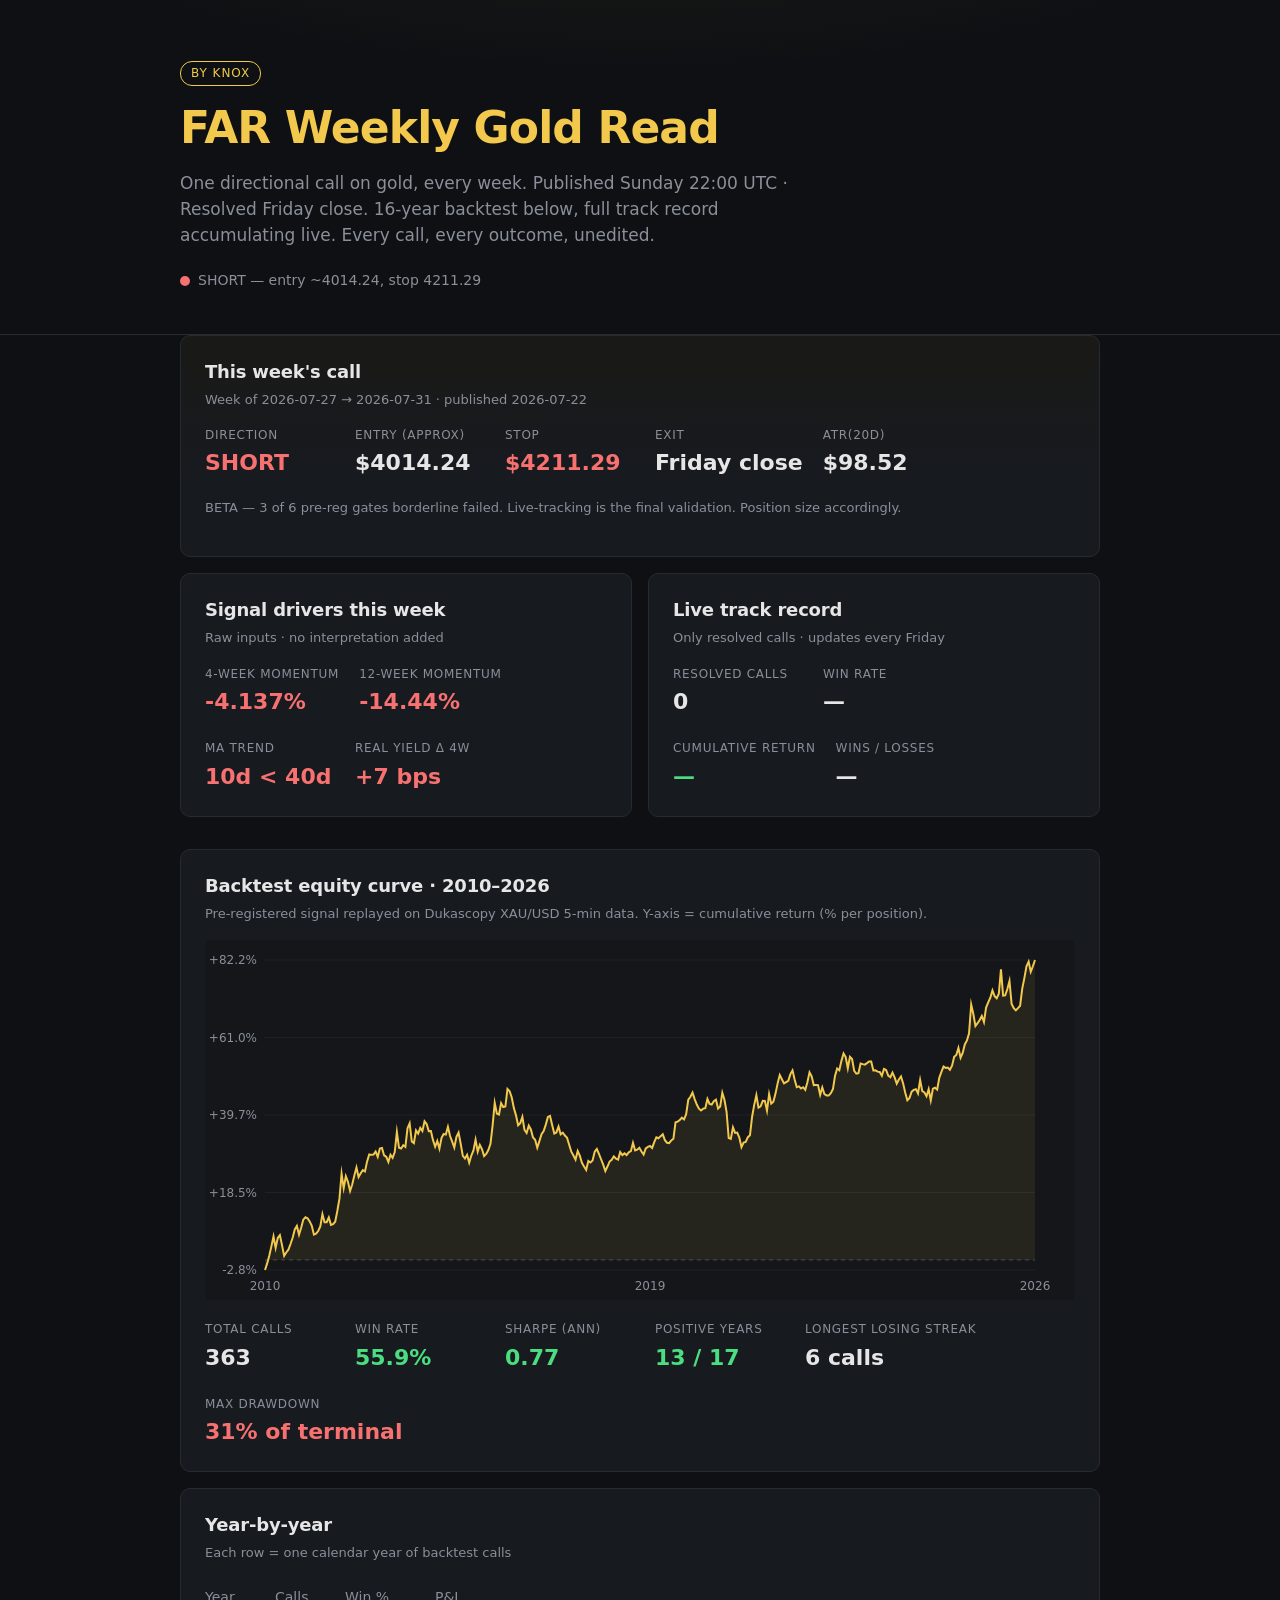
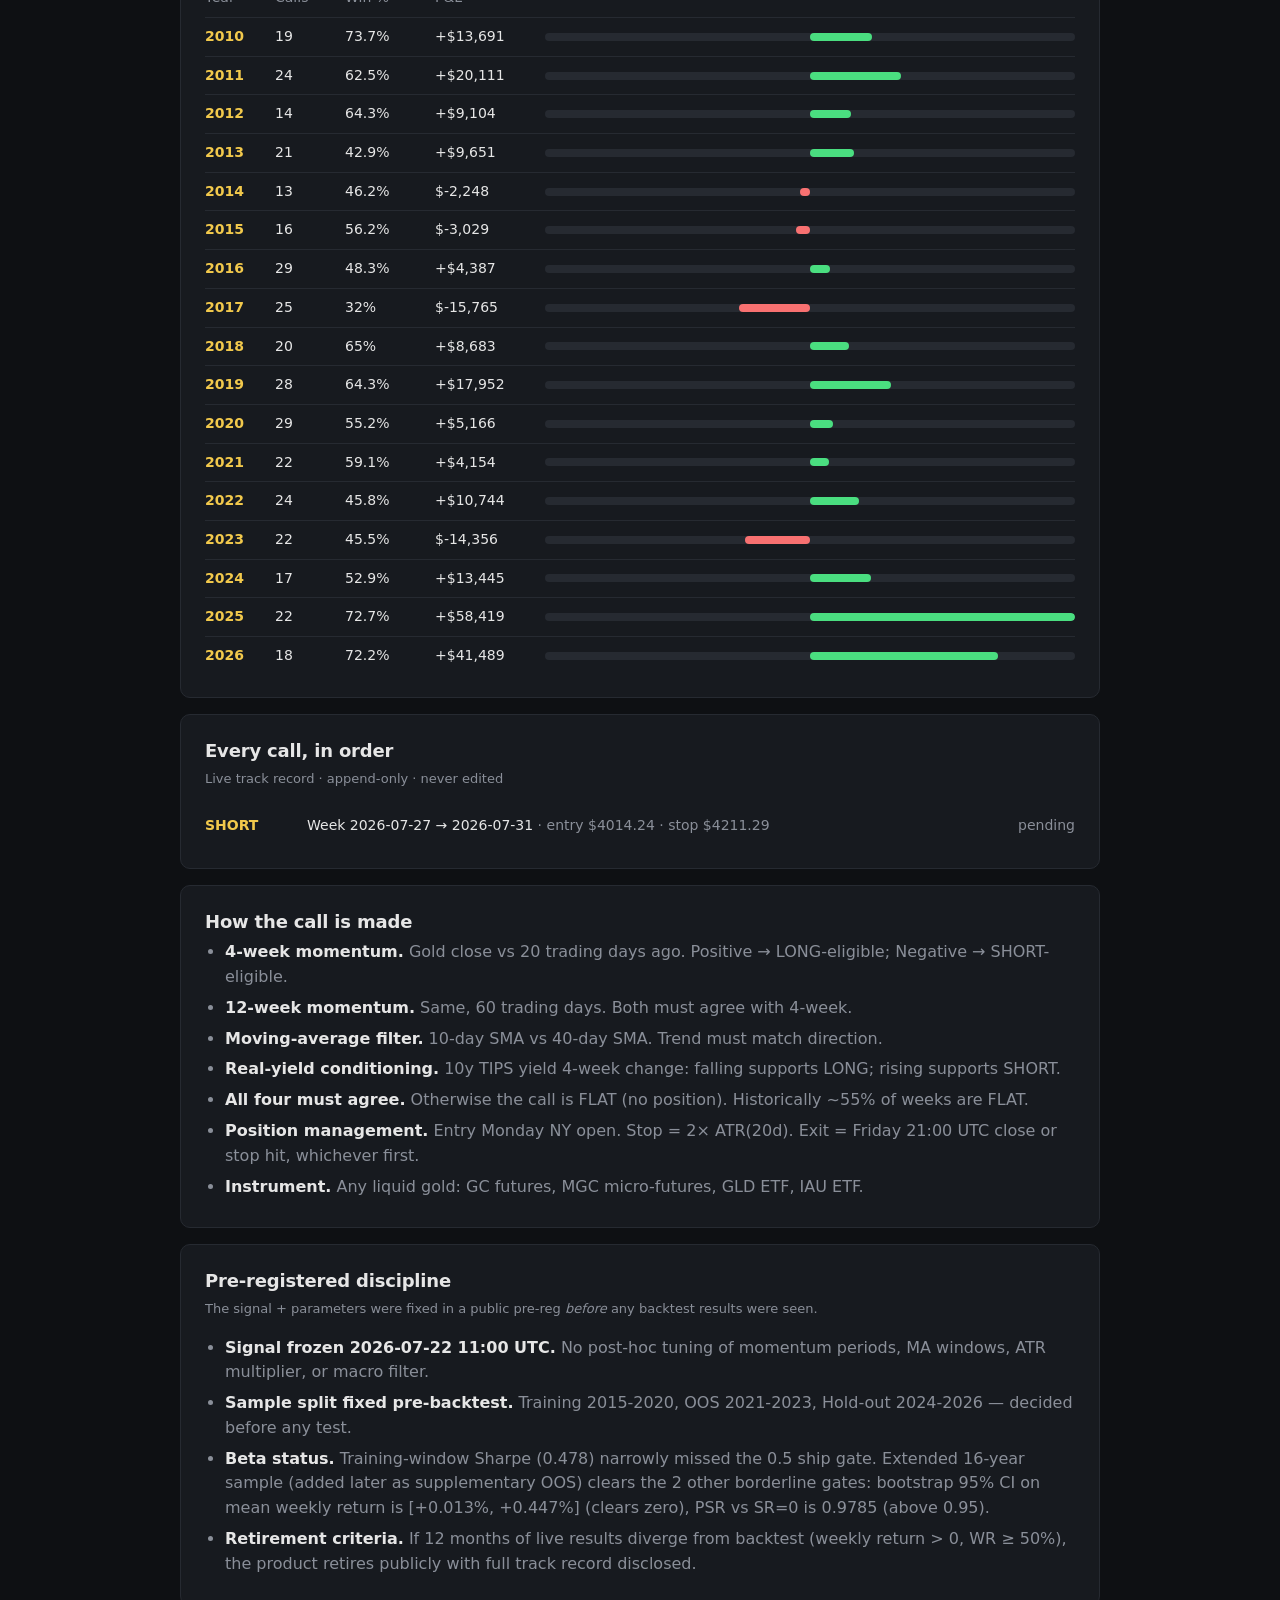
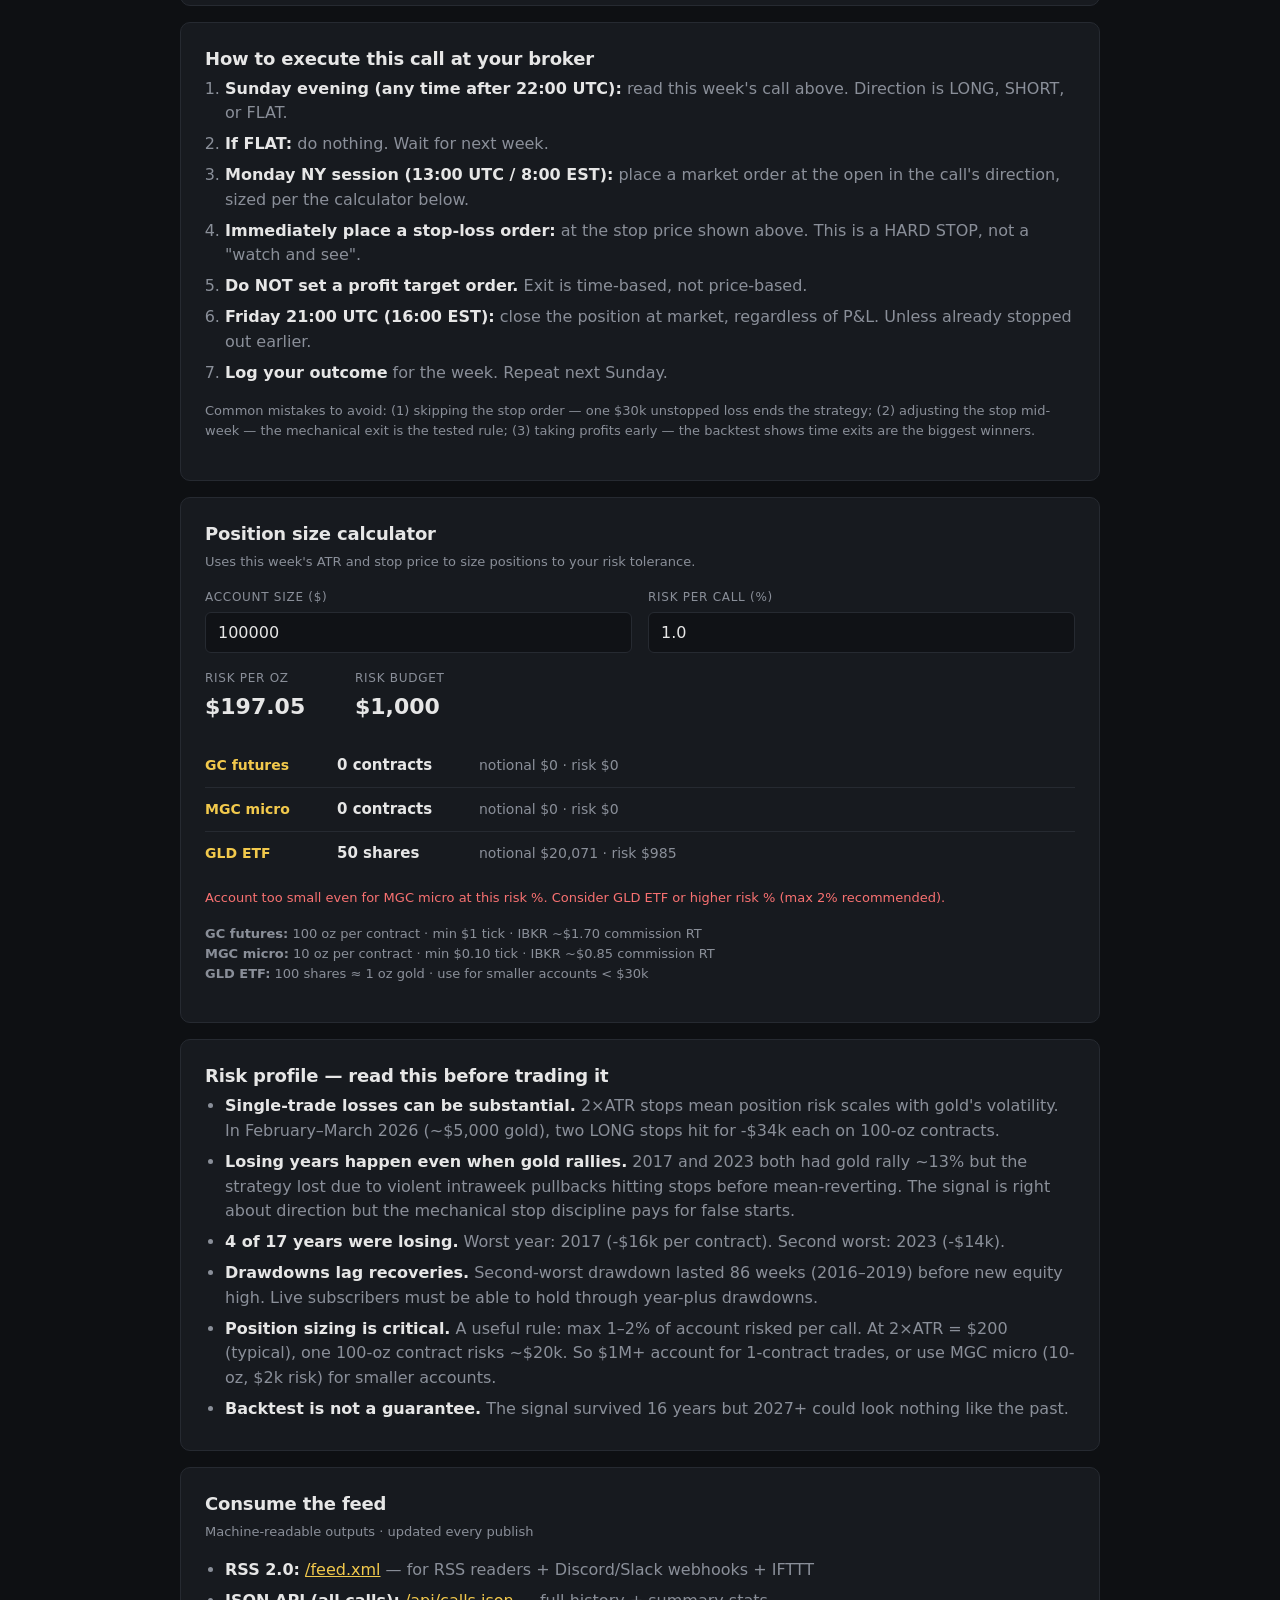
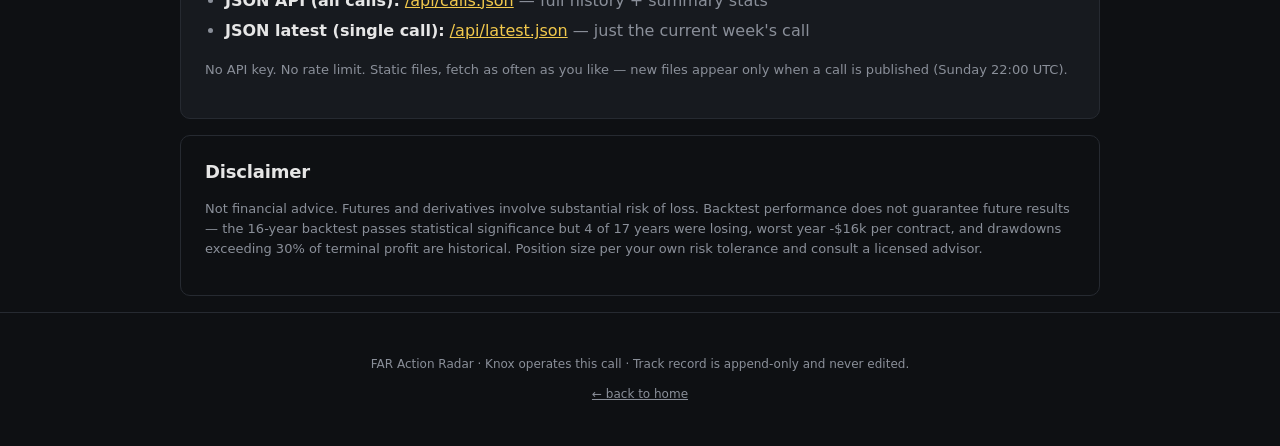
==== commit a31e463d: "RSS feed + JSON API endpoints Item #2 from user's 10-item list. Machine-readable outputs so aggregat" ====
--- a/site/weekly.html
+++ b/site/weekly.html
@@ -178,6 +178,20 @@
       </ul>
     </section>
 
+    <!-- Feeds / API -->
+    <section class="card">
+      <h2>Consume the feed</h2>
+      <p class="hint">Machine-readable outputs · updated every publish</p>
+      <ul class="how">
+        <li><strong>RSS 2.0:</strong> <a href="./feed.xml" style="color: var(--accent);">/feed.xml</a> — for RSS readers + Discord/Slack webhooks + IFTTT</li>
+        <li><strong>JSON API (all calls):</strong> <a href="./api/calls.json" style="color: var(--accent);">/api/calls.json</a> — full history + summary stats</li>
+        <li><strong>JSON latest (single call):</strong> <a href="./api/latest.json" style="color: var(--accent);">/api/latest.json</a> — just the current week's call</li>
+      </ul>
+      <p class="hint" style="margin-top: 16px;">
+        No API key. No rate limit. Static files, fetch as often as you like — new files appear only when a call is published (Sunday 22:00 UTC).
+      </p>
+    </section>
+
     <!-- Disclaimer -->
     <section class="card muted-card">
       <h2>Disclaimer</h2>
@@ -194,5 +208,10 @@
   </footer>
 
   <script src="./weekly.js"></script>
+
+  <!-- RSS feed autodiscovery -->
+  <link rel="alternate" type="application/rss+xml"
+        title="FAR Weekly Gold Read — RSS feed"
+        href="./feed.xml" />
 </body>
 </html>
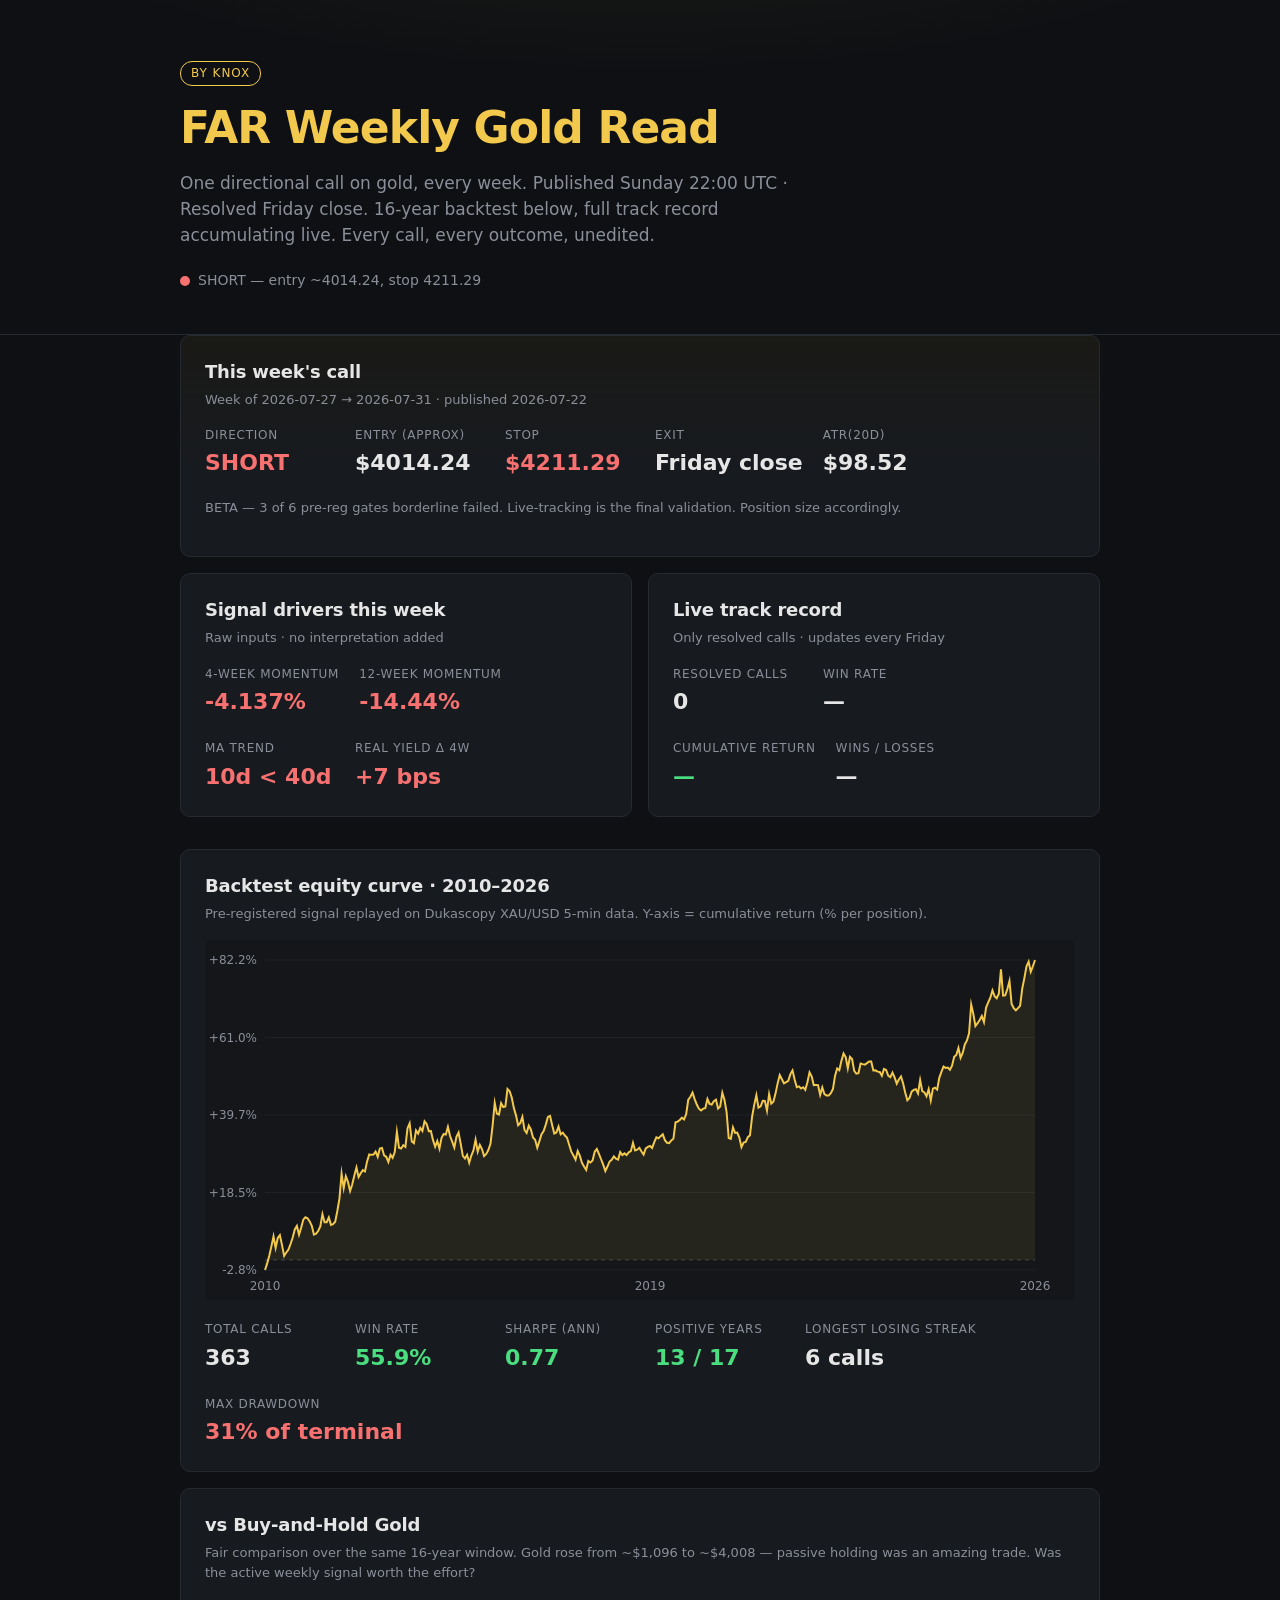
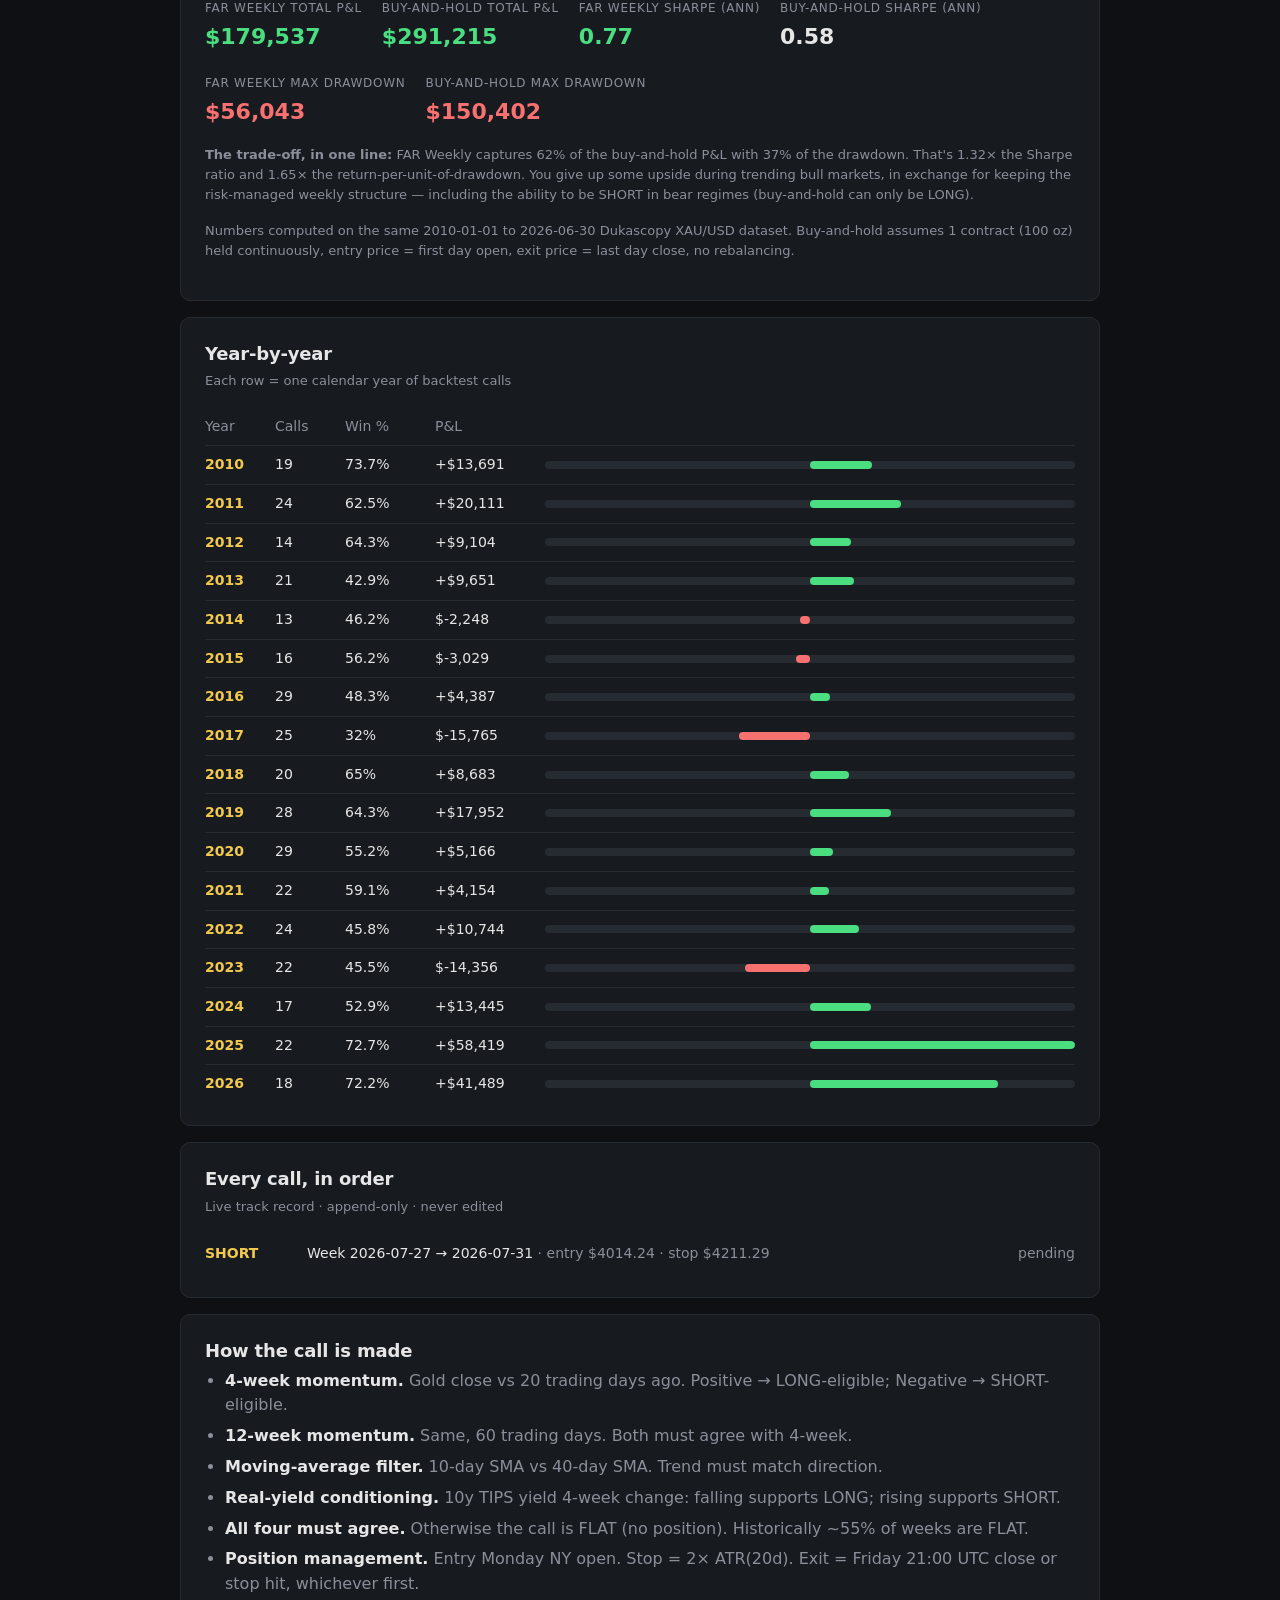
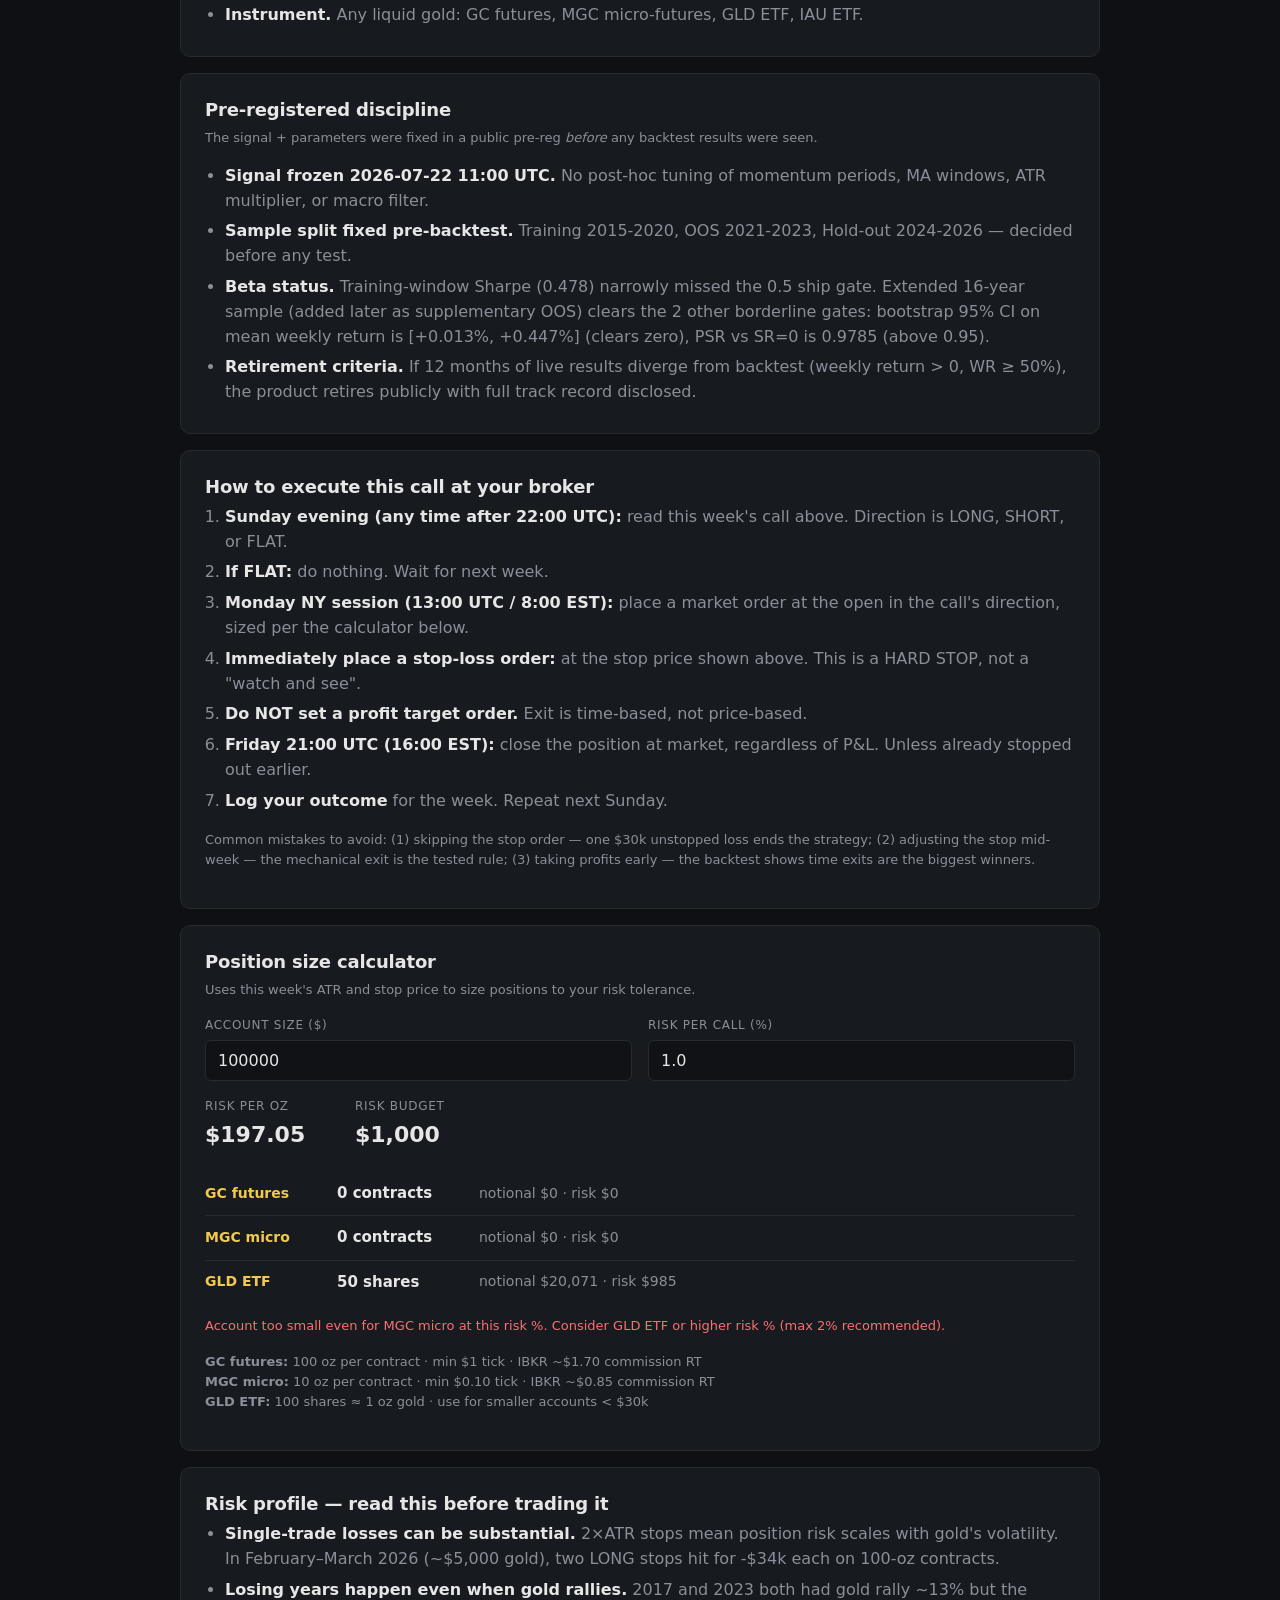
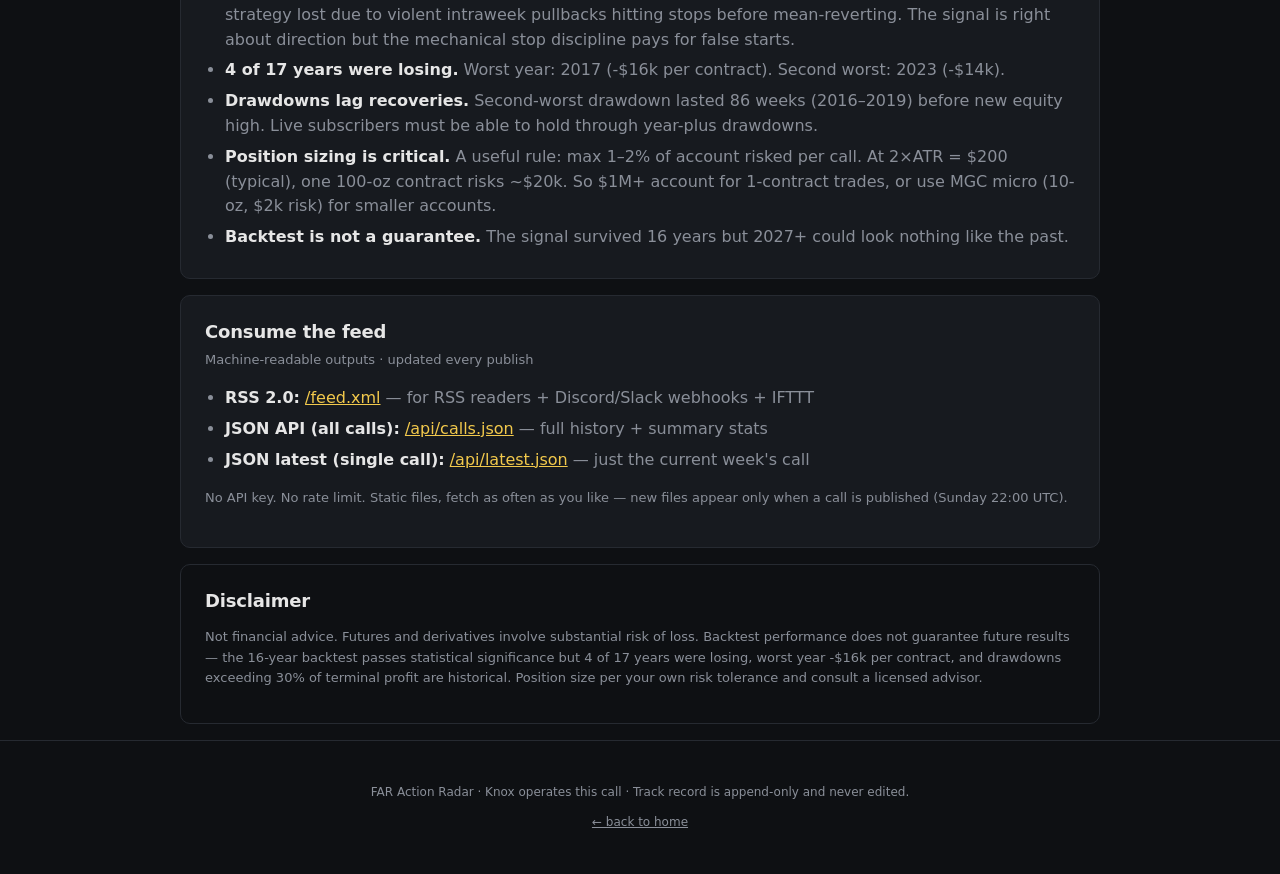
==== commit 7fedcdb6: "FAR Weekly site: add vs Buy-and-Hold comparison section Adds head-to-head comparison over full 16yr " ====
--- a/site/weekly.html
+++ b/site/weekly.html
@@ -84,6 +84,44 @@
       </div>
     </section>
 
+    <!-- vs Buy-and-Hold comparison -->
+    <section class="card">
+      <h2>vs Buy-and-Hold Gold</h2>
+      <p class="hint">Fair comparison over the same 16-year window. Gold rose from ~$1,096 to ~$4,008 — passive holding was an amazing trade. Was the active weekly signal worth the effort?</p>
+      <div class="metrics">
+        <div class="metric">
+          <div class="metric-label">FAR Weekly total P&amp;L</div>
+          <div class="metric-value up">$179,537</div>
+        </div>
+        <div class="metric">
+          <div class="metric-label">Buy-and-Hold total P&amp;L</div>
+          <div class="metric-value up">$291,215</div>
+        </div>
+        <div class="metric">
+          <div class="metric-label">FAR Weekly Sharpe (ann)</div>
+          <div class="metric-value up">0.77</div>
+        </div>
+        <div class="metric">
+          <div class="metric-label">Buy-and-Hold Sharpe (ann)</div>
+          <div class="metric-value">0.58</div>
+        </div>
+        <div class="metric">
+          <div class="metric-label">FAR Weekly max drawdown</div>
+          <div class="metric-value down">$56,043</div>
+        </div>
+        <div class="metric">
+          <div class="metric-label">Buy-and-Hold max drawdown</div>
+          <div class="metric-value down">$150,402</div>
+        </div>
+      </div>
+      <p class="hint" style="margin-top: 16px;">
+        <strong>The trade-off, in one line:</strong> FAR Weekly captures 62% of the buy-and-hold P&amp;L with 37% of the drawdown. That's 1.32× the Sharpe ratio and 1.65× the return-per-unit-of-drawdown. You give up some upside during trending bull markets, in exchange for keeping the risk-managed weekly structure — including the ability to be SHORT in bear regimes (buy-and-hold can only be LONG).
+      </p>
+      <p class="hint">
+        Numbers computed on the same 2010-01-01 to 2026-06-30 Dukascopy XAU/USD dataset. Buy-and-hold assumes 1 contract (100 oz) held continuously, entry price = first day open, exit price = last day close, no rebalancing.
+      </p>
+    </section>
+
     <!-- Year-by-year table -->
     <section class="card">
       <h2>Year-by-year</h2>
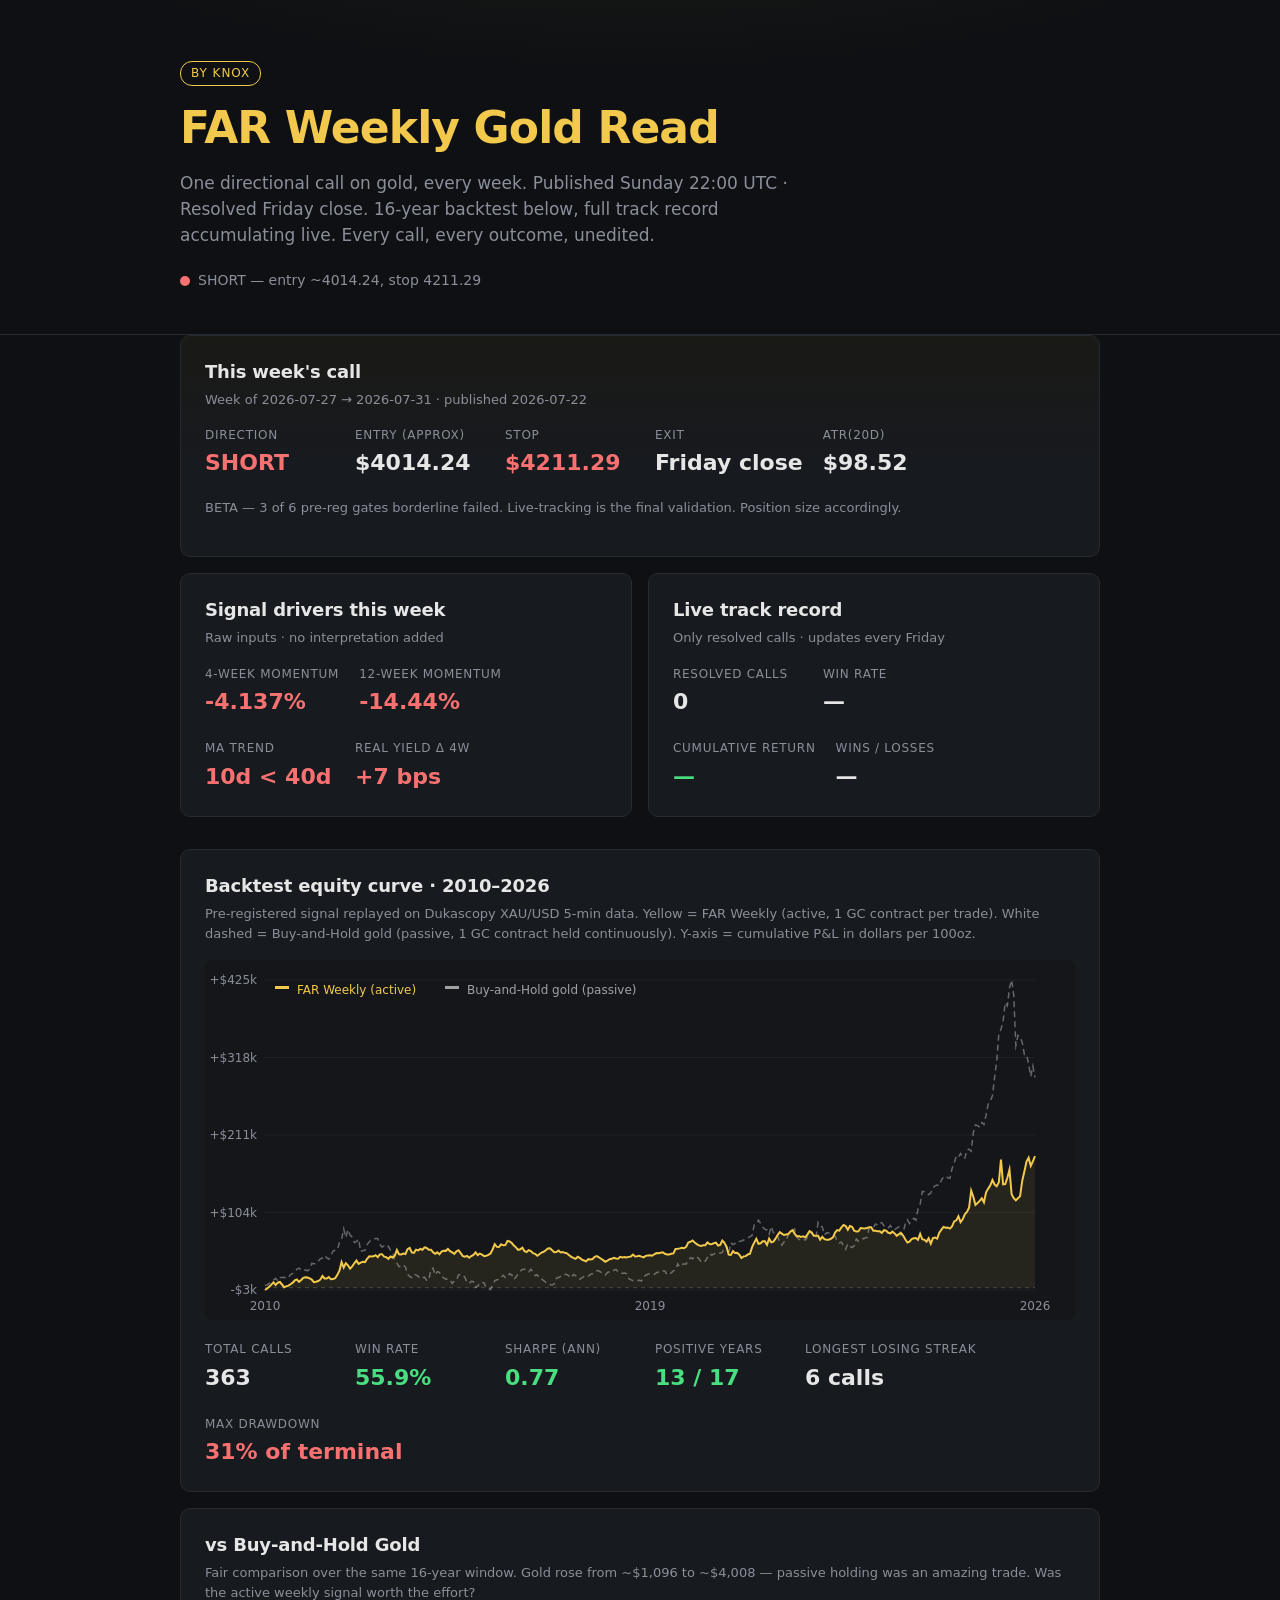
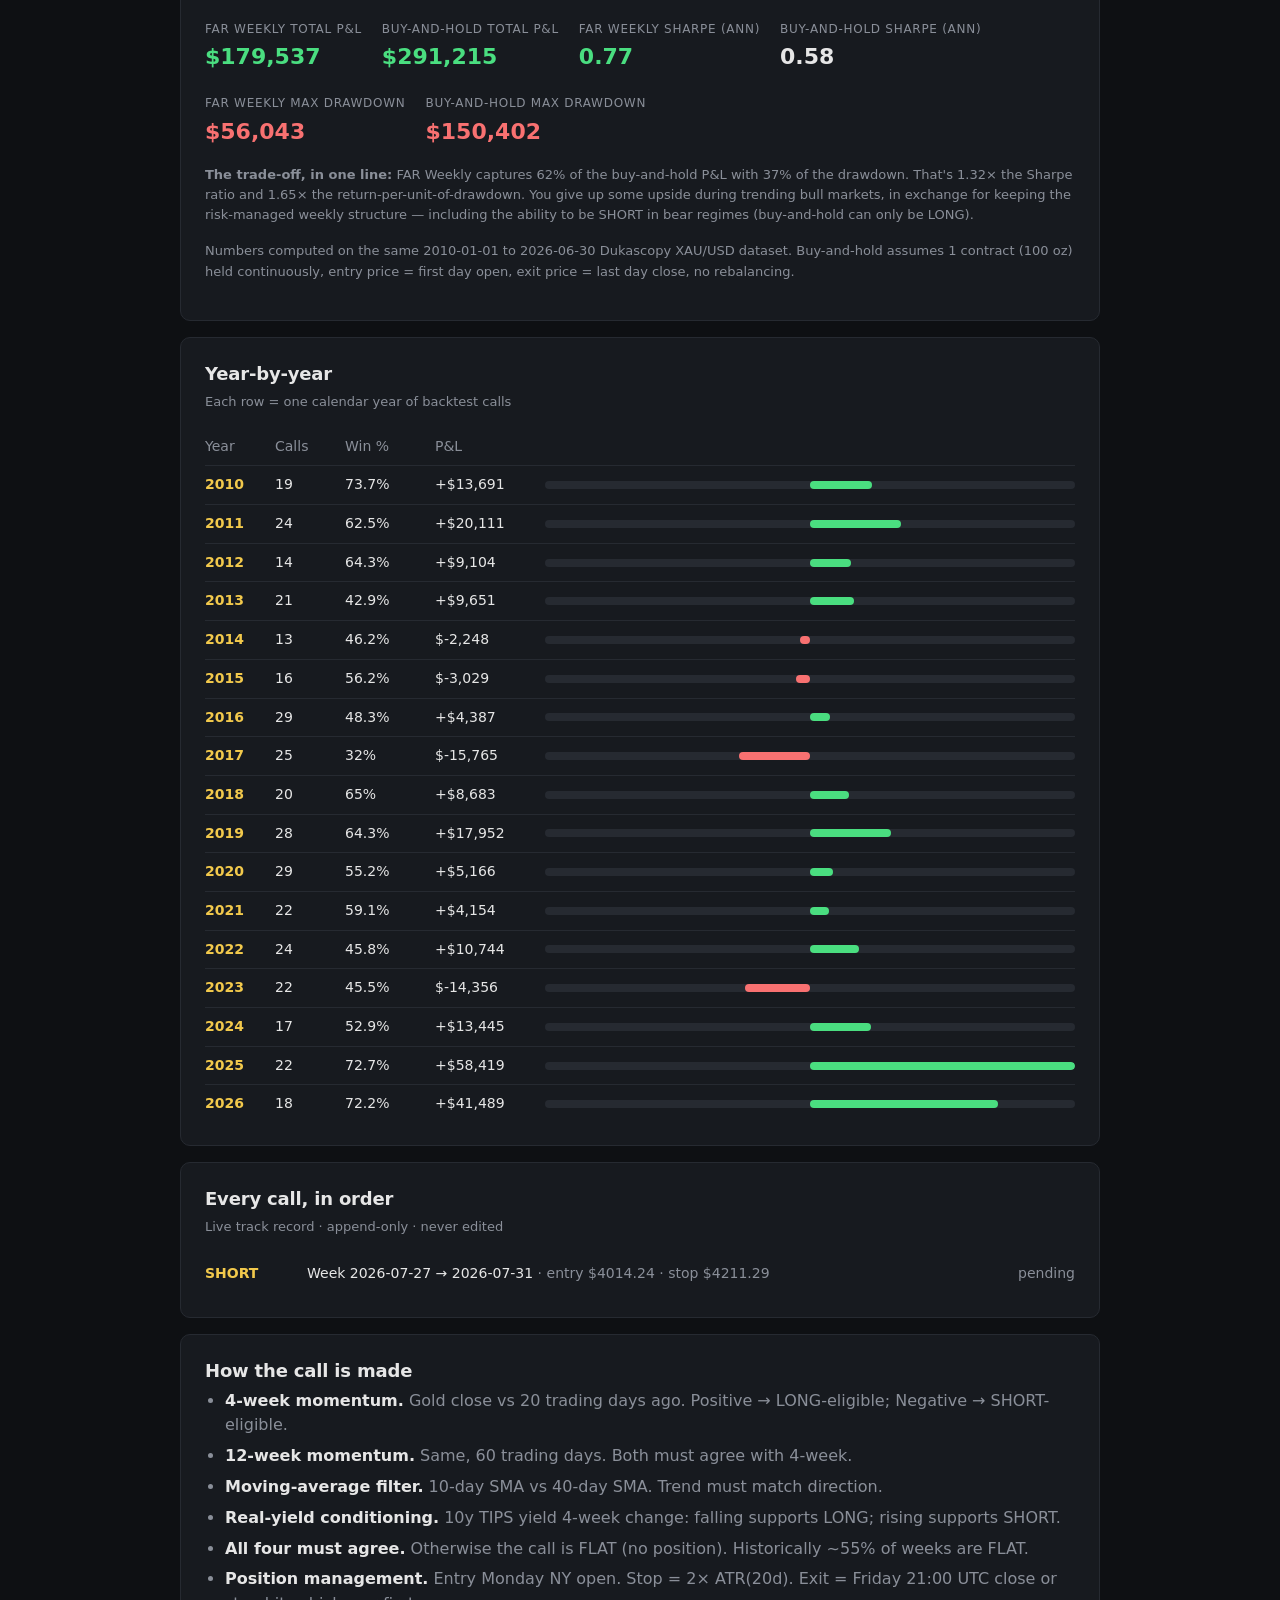
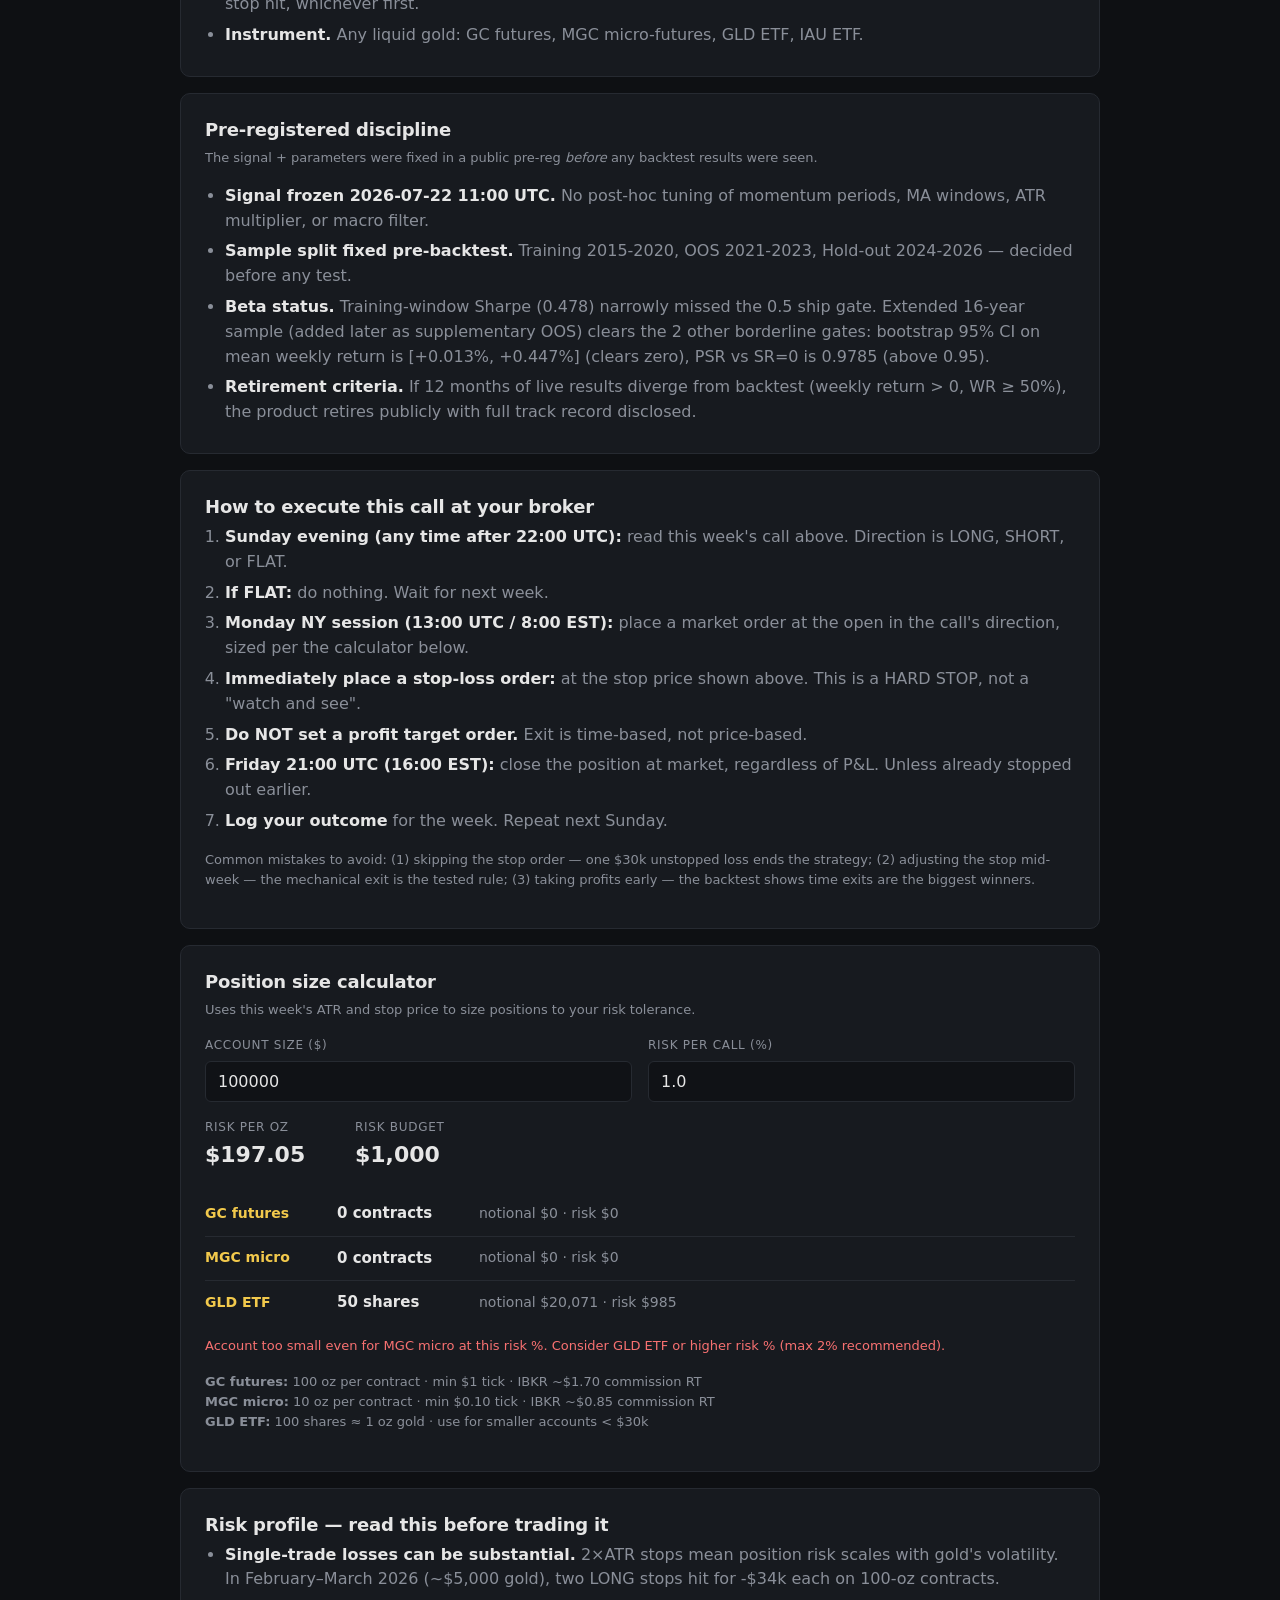
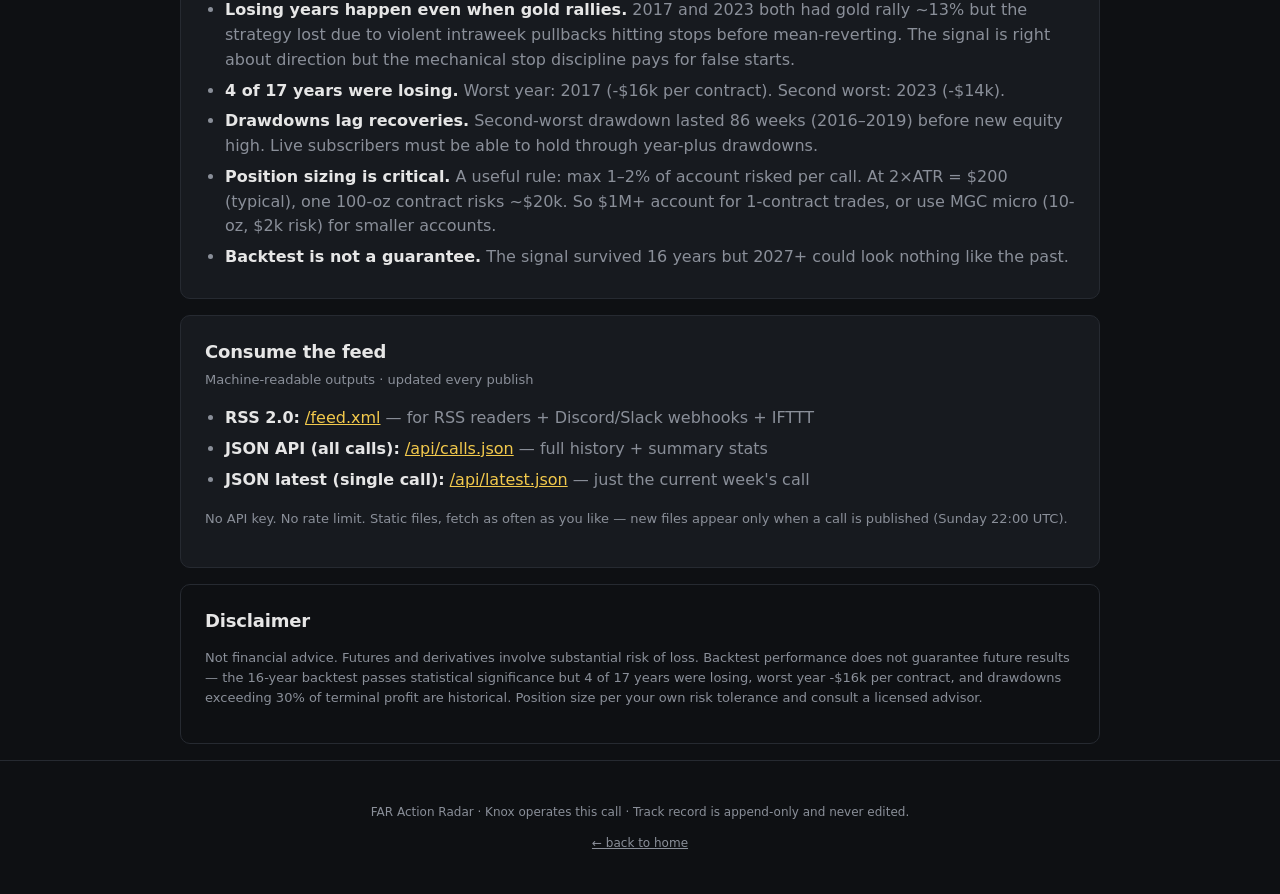
==== commit bfe2ec60: "FAR Weekly site: equity chart now overlays v1 vs buy-and-hold Extends the existing backtest equity c" ====
--- a/site/weekly.html
+++ b/site/weekly.html
@@ -52,7 +52,7 @@
     <!-- Equity curve chart -->
     <section class="card">
       <h2>Backtest equity curve · 2010–2026</h2>
-      <p class="hint">Pre-registered signal replayed on Dukascopy XAU/USD 5-min data. Y-axis = cumulative return (% per position).</p>
+      <p class="hint">Pre-registered signal replayed on Dukascopy XAU/USD 5-min data. Yellow = FAR Weekly (active, 1 GC contract per trade). White dashed = Buy-and-Hold gold (passive, 1 GC contract held continuously). Y-axis = cumulative P&amp;L in dollars per 100oz.</p>
       <div class="chart-wrap">
         <canvas id="equity-chart" width="900" height="360"></canvas>
       </div>
